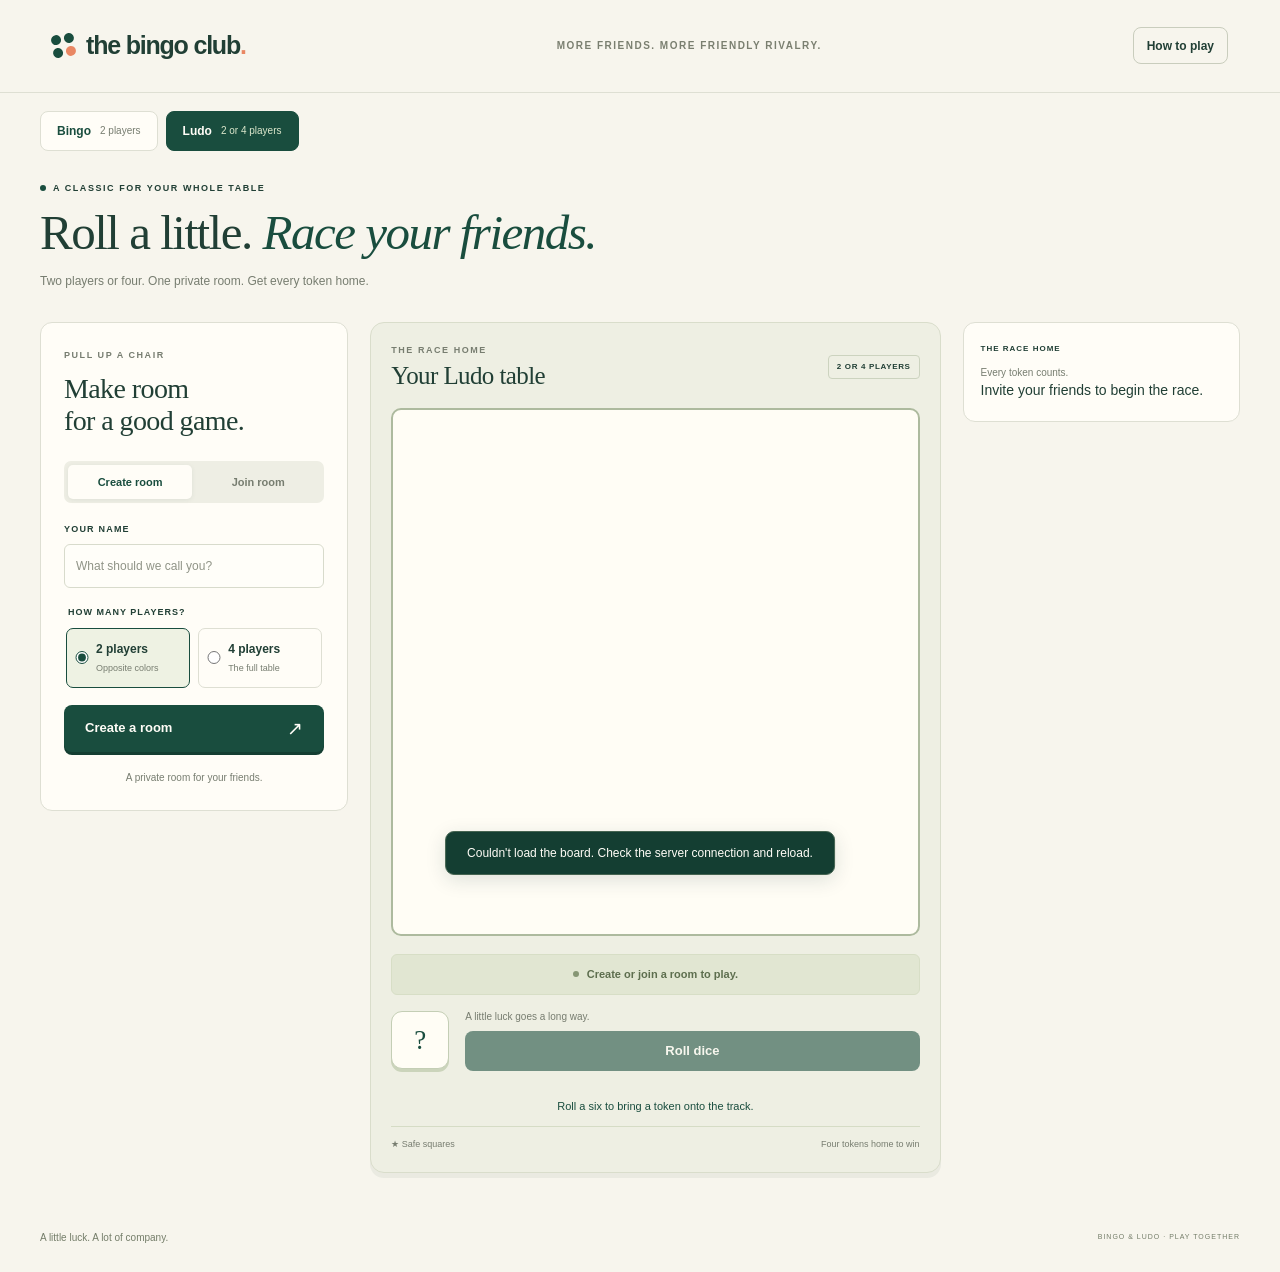
==== static/ludo.html @ 78a2c74a "Add files via upload" ====
<!doctype html>
<html lang="en">
<head>
  <meta charset="utf-8">
  <meta name="viewport" content="width=device-width, initial-scale=1">
  <meta name="theme-color" content="#174b3c">
  <meta name="description" content="Play Ludo with two or four friends in a private online room. Roll, race, capture, and bring your tokens home.">
  <title>Ludo — The Bingo Club</title>
  <link rel="icon" href="/static/favicon.svg" type="image/svg+xml">
  <link rel="stylesheet" href="/static/style.css">
  <link rel="stylesheet" href="/static/ludo.css">
  <script src="/static/ludo.js" defer></script>
</head>
<body class="ludo-page">
  <header class="site-header">
    <a class="brand" href="/" aria-label="The Bingo Club home"><span class="brand-symbol" aria-hidden="true"><i></i><i></i><i></i><i></i></span><span>the bingo club<span class="brand-dot">.</span></span></a>
    <div class="header-note">MORE FRIENDS. MORE FRIENDLY RIVALRY.</div>
    <button class="button button-outline button-small" id="rules-button">How to play</button>
  </header>
  <main class="page-shell">
    <nav class="game-switch" aria-label="Choose a game"><a href="/">Bingo <span>2 players</span></a><a href="/ludo" aria-current="page">Ludo <span>2 or 4 players</span></a></nav>
    <section class="ludo-hero"><div class="eyebrow"><span class="tiny-dot"></span> A CLASSIC FOR YOUR WHOLE TABLE</div><h1>Roll a little.<br> <em>Race your friends.</em></h1><p>Two players or four. One private room. Get every token home.</p></section>
    <section class="ludo-layout" aria-label="Ludo game">
      <aside class="ludo-lobby">
        <section class="panel lobby-panel" id="entry-panel" aria-labelledby="entry-heading">
          <div class="eyebrow muted">PULL UP A CHAIR</div><h2 id="entry-heading">Make room<br>for a good game.</h2>
          <div class="entry-tabs" role="tablist" aria-label="Enter a Ludo game"><button id="create-tab" class="entry-tab active" role="tab" aria-selected="true" aria-controls="entry-form">Create room</button><button id="join-tab" class="entry-tab" role="tab" aria-selected="false" aria-controls="entry-form" tabindex="-1">Join room</button></div>
          <form id="entry-form" role="tabpanel" aria-labelledby="create-tab">
            <label for="player-name">YOUR NAME</label><input id="player-name" name="name" maxlength="18" autocomplete="nickname" placeholder="What should we call you?" required>
            <fieldset class="seat-options" id="seat-options"><legend>HOW MANY PLAYERS?</legend><label><input type="radio" name="player-count" value="2" checked><span>2 players<small>Opposite colors</small></span></label><label><input type="radio" name="player-count" value="4"><span>4 players<small>The full table</small></span></label></fieldset>
            <div id="room-code-field" hidden><label for="room-code">ROOM CODE</label><input id="room-code" name="room" placeholder="e.g. ABC234" maxlength="6" minlength="6" pattern="[A-Za-z2-9]{6}" autocomplete="off" autocapitalize="characters" spellcheck="false"></div>
            <p class="form-error" id="form-error" role="alert" hidden></p><button class="button button-primary entry-submit" id="entry-submit" type="submit"><span>Create a room</span><span aria-hidden="true">↗</span></button>
          </form><p class="privacy-note">A private room for your friends.</p>
        </section>
        <section class="panel room-panel" id="room-panel" aria-labelledby="room-heading" hidden>
          <div class="section-label"><span class="eyebrow muted">YOUR LUDO TABLE</span><span class="round-label" id="round-label">ROUND 01</span></div><h2 id="room-heading">Room for two.</h2>
          <div class="invite-block"><span class="eyebrow muted">INVITE CODE</span><strong id="invite-code">———</strong><button id="copy-code" class="text-button">Copy code</button></div>
          <button id="copy-link" class="button button-outline full-width">Copy invite link ↗</button><p class="invite-hint" id="invite-hint"></p>
          <div class="roster" id="roster"></div><p class="room-notice" id="room-notice" role="status" hidden></p>
          <button class="button button-primary full-width" id="ready-button">I'm ready ✓</button><p class="ready-note" id="ready-note">The game starts when everyone is ready.</p><button class="text-button leave-button" id="leave-button">Leave room ↗</button>
        </section>
      </aside>
      <section class="board-panel ludo-board-panel" aria-labelledby="board-title">
        <div class="board-header"><div><div class="eyebrow muted" id="board-eyebrow">THE RACE HOME</div><h2 id="board-title">Your Ludo table</h2></div><span class="card-tag" id="color-label">2 OR 4 PLAYERS</span></div>
        <div class="ludo-board" id="ludo-board" role="group" aria-label="Ludo board"></div>
        <div class="board-status" id="board-status" role="status" aria-live="polite"><span class="status-dot"></span><span id="board-status-text">Create or join a room to play.</span></div>
        <div class="ludo-controls"><div class="dice" id="dice" role="img" aria-label="No roll yet"><span>?</span></div><div class="roll-controls"><p id="roll-caption">A little luck goes a long way.</p><button class="button button-primary full-width" id="roll-button" disabled>Roll dice</button></div></div>
        <div class="token-choices" id="token-choices" role="group" aria-label="Choose your token"></div>
        <p class="ludo-action" id="last-action">Roll a six to bring a token onto the track.</p><p class="ludo-legend"><span>★ Safe squares</span><span>Four tokens home to win</span></p>
      </section>
      <aside class="ludo-side">
        <section class="panel ludo-progress"><h2 class="eyebrow">THE RACE HOME</h2><p class="score-intro">Every token counts.</p><div id="player-progress"></div></section>
        <section class="panel ludo-record" id="room-record" hidden><h2 class="eyebrow">ROOM RECORD</h2><p class="record-summary" id="record-summary">0 completed rounds</p><table class="record-table"><thead><tr><th scope="col">Player</th><th scope="col">Wins</th></tr></thead><tbody id="record-players"></tbody></table><details class="round-history" id="round-history" hidden><summary>Recent rounds</summary><ol id="round-results"></ol></details><p class="record-note">Wins stay with this room through rematches.</p></section>
      </aside>
    </section>
  </main>
  <footer class="site-footer"><span>A little luck. A lot of company.</span><span>BINGO & LUDO · PLAY TOGETHER</span></footer>
  <dialog class="modal" id="rules-dialog" aria-labelledby="rules-title"><div class="modal-content"><button class="close-button" id="close-rules" aria-label="Close rules">×</button><span class="eyebrow muted">THE HOUSE RULES</span><h2 id="rules-title">Four tokens.<br>One race home.</h2><ol class="rules-list"><li><strong>Choose your table.</strong><p>Create a room for 2 or 4 players and invite your friends. Two-player games use red and yellow. Everyone must be online and ready to start.</p></li><li><strong>Roll and move.</strong><p>Roll a six to bring a token out of its yard. Click a highlighted token on the board or use the token buttons. Each roll moves one token.</p></li><li><strong>Catch your friends.</strong><p>Land on an opponent outside a starred safe square to send their token back to its yard. Tokens can share squares; there are no blockades in this version.</p></li><li><strong>Get home.</strong><p>After a circuit, your token follows its color's home lane. You need an exact roll to finish. The first player with all four tokens home wins.</p></li></ol><div class="rules-tip">A six, a capture, or reaching home earns another roll. Three consecutive sixes end your turn; the third six is discarded. If you have no legal move, the turn passes automatically (a six still earns another roll). A disconnected player pauses the game for up to five minutes. Everyone votes for a rematch.</div><button class="button button-primary full-width" id="got-it">Got it. Let's play ↗</button></div></dialog>
  <dialog class="modal result-modal" id="result-dialog" aria-labelledby="result-title"><div class="modal-content"><div class="result-flower" aria-hidden="true">✳</div><span class="eyebrow muted">ALL THE WAY HOME</span><h2 id="result-title"></h2><p id="result-description"></p><p class="ludo-result-record" id="result-record"></p><button class="button button-primary full-width" id="rematch-button">Play again ↗</button><button class="text-button" id="view-board-button">View the board</button></div></dialog>
  <dialog class="modal" id="leave-dialog" aria-labelledby="leave-title"><div class="modal-content"><span class="eyebrow muted">CALLING IT A DAY?</span><h2 id="leave-title">Leave this table?</h2><p class="secondary-text">Your seat will be released and the current round will end. The remaining players can invite someone for a fresh round.</p><div class="leave-actions"><button class="button button-outline" id="stay-button">Keep playing</button><button class="button button-primary" id="confirm-leave">Leave room</button></div></div></dialog>
  <div class="toast" id="toast" role="status" aria-live="polite" hidden></div><noscript><div class="noscript-message">Please enable JavaScript to play Ludo with your friends.</div></noscript>
</body>
</html>
---- static/style.css ----
:root{--paper:#f7f5ed;--surface:#fffdf7;--ink:#213f35;--green:#194d3e;--deep:#143e32;--muted:#777d70;--line:#dedfd3;--lime:#dce8b1;--orange:#e98763;--soft-orange:#f9e5d7;--shadow:0 5px 0 #203e3510;--sans:'Club Sans','Trebuchet MS',sans-serif;--serif:'Club Serif',Georgia,serif}
*{box-sizing:border-box}
body{margin:0;background:var(--paper);color:var(--ink);font-family:var(--sans);font-size:14px;line-height:1.5;-webkit-font-smoothing:antialiased}
button,input{font:inherit}
button,a,input{-webkit-tap-highlight-color:transparent}
button{cursor:pointer}
button:disabled{cursor:default}
button:focus-visible,a:focus-visible,input:focus-visible{outline:3px solid var(--orange);outline-offset:4px}
[hidden]{display:none!important}
h1,h2,p{margin:0}
a{color:inherit;text-decoration:none}
button{color:inherit}
.site-header{max-width:1504px;margin:auto;padding:27px 52px;display:flex;align-items:center;justify-content:space-between;border-bottom:1px solid var(--line);gap:20px}
.brand{display:inline-flex;align-items:center;gap:11px;font-size:25px;font-weight:800;letter-spacing:-1.2px;white-space:nowrap}
.brand-symbol{display:grid;grid-template-columns:repeat(2,10px);gap:3px;transform:rotate(-9deg)}
.brand-symbol i{width:10px;height:10px;background:var(--green);border-radius:50%}
.brand-symbol i:last-child{background:var(--orange)}
.brand-dot{color:var(--orange)}
.header-note{font-size:10px;font-weight:700;letter-spacing:1.5px;display:flex;align-items:center;gap:10px;color:#7a7f70}
.small-star{font-size:22px;color:var(--green);line-height:1}
.button{display:inline-flex;justify-content:center;align-items:center;gap:12px;min-height:47px;border-radius:8px;padding:12px 20px;font-weight:700;font-size:13px;border:1px solid transparent;transition:background .18s,transform .18s,box-shadow .18s}
.button:hover:not(:disabled){transform:translateY(-1px)}
.button:active:not(:disabled){transform:translateY(1px)}
.button-primary{background:var(--green);color:var(--surface);box-shadow:0 3px 0 var(--deep)}
.button-primary:hover:not(:disabled){background:#23634f}
.button-primary:disabled{opacity:.58;box-shadow:none}
.button-outline{background:transparent;border-color:#c9cdbd}
.button-outline:hover:not(:disabled){background:#e9eddf}
.button-small{min-height:37px;padding:8px 13px;font-size:12px}
.help-icon{border:1.5px solid var(--green);border-radius:50%;height:16px;width:16px;display:inline-flex;align-items:center;justify-content:center;font-size:10px}
.page-shell{max-width:1280px;margin:auto;padding:0 40px}
.hero{display:flex;align-items:center;justify-content:space-between;padding:43px 0 40px;gap:30px}
.eyebrow{font-size:9px;letter-spacing:1.55px;font-weight:800;display:flex;align-items:center;gap:7px;line-height:1.6}
.tiny-dot{display:inline-block;width:6px;height:6px;background:var(--green);border-radius:50%;flex:none}
.muted{color:var(--muted)}
h1{font-family:var(--serif);font-size:60px;letter-spacing:-2.7px;line-height:1.03;font-weight:400;margin-top:13px;position:relative;width:fit-content}
h1 em{font-weight:400;color:var(--green)}
.hero-spark{position:absolute;font-size:49px;right:-66px;top:54px;font-family:var(--sans);font-weight:400;color:var(--orange);transform:rotate(14deg)}
.hero p{color:var(--muted);font-size:12px;margin-top:17px}
.hero-ticket{flex:0 0 310px;border:1px solid #cdd2bb;border-radius:10px;background:#eef0e2;transform:rotate(3deg);position:relative;margin:3px 6px 0 0;box-shadow:3px 5px 0 #dde0cc}
.ticket-top{text-align:center;font-size:9px;font-weight:800;letter-spacing:2px;padding:12px;border-bottom:1px dashed #bfc7b0}
.ticket-stats{display:flex;padding:15px 0 17px}
.ticket-stats>div{flex:1;text-align:center;border-right:1px solid #d6dbc6}
.ticket-stats>div:last-child{border:0}
.ticket-stats strong{font-family:var(--serif);font-size:36px;line-height:1.2;font-weight:400;letter-spacing:-1px}
.ticket-stats span{display:block;font-size:8px;letter-spacing:1px;font-weight:700;margin-top:5px}
.ticket-bottom{border-top:1px dashed #bfc7b0;display:flex;justify-content:space-between;padding:10px 16px;font-size:8px;letter-spacing:1.3px;font-weight:700}
.ticket-bottom>span:last-child{font-size:15px;line-height:12px}
.game-layout{display:grid;grid-template-columns:minmax(235px,1fr) minmax(350px,1.8fr) minmax(228px,1fr);gap:23px;align-items:start}
.panel{border:1px solid var(--line);background:var(--surface);border-radius:12px}
.lobby-panel,.room-panel{padding:25px 23px}
h2{font-family:var(--serif);font-size:28px;line-height:1.16;font-weight:400;letter-spacing:-.6px}
.lobby-panel h2{margin:10px 0 13px}
.secondary-text{font-size:12px;line-height:1.8;color:var(--muted)}
.entry-tabs{display:flex;gap:4px;padding:4px;background:#eeeee4;border-radius:7px;margin:23px 0 20px}
.entry-tab{flex:1;padding:9px 4px;font-size:11px;font-weight:700;border:0;background:transparent;border-radius:5px;color:var(--muted)}
.entry-tab.active{background:var(--surface);color:var(--green);box-shadow:0 1px 5px #213f3512}
label{display:block;font-size:9px;letter-spacing:1.2px;font-weight:800;margin-bottom:7px}
input{width:100%;border:1px solid #d8dbcc;background:#fffef9;padding:12px 11px;border-radius:6px;min-height:44px;font-size:12px;color:var(--ink)}
input::placeholder{color:#909487}
input:focus{border-color:var(--green)}
#room-code-field{margin-top:16px}
#room-code{text-transform:uppercase;letter-spacing:2px}
.entry-submit{width:100%;justify-content:space-between;margin-top:17px}
.entry-submit>span:last-child{font-size:19px;font-weight:400;line-height:1}
.privacy-note{font-size:9px;color:var(--muted);text-align:center;margin-top:18px;display:flex;gap:5px;justify-content:center;align-items:center}
.privacy-note>span{font-size:17px}
.form-error{font-size:11px;color:#b03f25;background:#faeae2;padding:9px 11px;border-radius:5px;margin-top:12px}
.little-note{display:flex;justify-content:center;gap:13px;align-items:center;margin-top:24px}
.note-star{font-size:35px;color:#9ea987;line-height:1;font-weight:400}
.little-note p{font-size:10px;color:#868a7c;line-height:1.7}
.little-note strong{font-weight:400;color:#687260}
.game-switch{display:flex;gap:8px;flex-wrap:wrap;margin-top:18px}
.game-switch a{display:inline-flex;align-items:center;gap:9px;padding:10px 16px;border:1px solid var(--line);border-radius:8px;color:var(--green);font-size:12px;font-weight:700;text-decoration:none;background:var(--surface)}
.game-switch a span{font-size:10px;font-weight:400;color:var(--muted)}
.game-switch a[aria-current=page]{background:var(--green);color:var(--surface);border-color:var(--green)}
.game-switch a[aria-current=page] span{color:#dce7cc}
.board-panel{background:#eeefe3;border:1px solid #d9ddcb;border-radius:14px;padding:23px 25px 15px;box-shadow:var(--shadow)}
.board-header{display:flex;justify-content:space-between;align-items:center;gap:10px}
.board-header h2{font-size:25px;margin-top:3px}
.card-tag{font-size:8px;border:1px solid #ccd3bf;padding:5px 8px;border-radius:4px;font-weight:700;letter-spacing:.65px;white-space:nowrap}
.bingo-letters{display:grid;grid-template-columns:repeat(5,1fr);gap:8px;margin:20px 0 10px;text-align:center}
.bingo-letters span{font-size:27px;line-height:1.25;font-weight:800;letter-spacing:1px;color:var(--green);transition:color .3s,background .3s;border-radius:5px;border-bottom:3px solid transparent;padding-bottom:2px}
.bingo-letters span.earned{color:#a04725;border-color:var(--orange)}
.bingo-board{display:grid;grid-template-columns:repeat(5,minmax(0,1fr));gap:8px}
.board-cell{aspect-ratio:1;border:1px solid #cbd1bd;border-radius:8px;background:var(--surface);font-weight:600;font-size:clamp(20px,2.1vw,30px);color:var(--green);padding:0;position:relative;box-shadow:0 2px 0 #d1d7c0;transition:transform .14s,background .2s,border-color .2s;color-scheme:light}
.board-cell:not(:disabled):hover{background:#e0e9c8;border-color:#718d61;transform:translateY(-2px);box-shadow:0 4px 0 #cbd5b9}
.board-cell:disabled{opacity:1}
.board-cell.marked{background:var(--green);border-color:var(--green);color:#f9f8ed;box-shadow:0 2px 0 var(--deep)}
.board-cell.complete{background:#c9dba4;color:var(--deep);border-color:#a9bd87;box-shadow:0 2px 0 #b2c58e}
.board-cell.last{outline:2px solid var(--orange);outline-offset:1px}
.board-cell.marked::after{content:'';position:absolute;right:7px;top:7px;width:4px;height:4px;border-radius:50%;background:currentColor;opacity:.55}
.board-cell.pop{animation:number-pop .3s ease}
@keyframes number-pop{50%{transform:scale(.89)}}
.board-status{display:flex;align-items:center;justify-content:center;gap:8px;background:#e1e6d2;border:1px solid #d7dec6;border-radius:6px;margin-top:18px;padding:11px 8px;min-height:41px;color:#5d6e4e;font-size:11px;font-weight:600;text-align:center}
.status-dot{width:6px;height:6px;border-radius:50%;background:#869674;flex:none}
.board-status.your-turn{background:var(--green);color:#fffdef;border-color:var(--green)}
.board-status.your-turn .status-dot{background:#d3e69a;box-shadow:0 0 0 3px #d3e69a26}
.board-status.paused{background:var(--soft-orange);border-color:#e9c3a9;color:#8e4d2d}
.board-bottom{font-size:9px;color:#7d8371;padding-top:13px;display:flex;align-items:center;justify-content:center;gap:10px;min-height:30px}
.board-bottom:has(button:not([hidden])){justify-content:space-between;flex-direction:column;gap:9px}
.board-actions{display:flex;align-items:center;justify-content:center;gap:20px;flex-wrap:wrap}
.board-actions:not(:has(button:not([hidden]))){display:none}
.text-button{background:none;border:0;padding:0;display:inline-flex;align-items:center;justify-content:center;gap:7px;font-size:11px;font-weight:700;color:var(--green)}
.text-button:hover:not(:disabled){text-decoration:underline;text-underline-offset:3px}
.text-button:disabled{opacity:.45;cursor:default}
.icon{width:17px;height:17px;vertical-align:middle;flex-shrink:0}
.score-panel{padding:20px 18px}
.section-label{display:flex;align-items:center;justify-content:space-between;gap:6px}
h2.eyebrow{font-family:var(--sans);font-size:8px;letter-spacing:1px;white-space:nowrap}
.live-badge{font-size:7px;letter-spacing:.7px;font-weight:700;color:#7d846d;display:inline-flex;gap:4px;align-items:center}
.live-badge>span{width:4px;height:4px;border-radius:50%;background:currentColor}
.live-badge.is-live{color:#387a41}
.score-intro{color:var(--muted);font-size:10px;margin-top:9px}
.score-player{margin-top:20px}
.score-name{display:flex;justify-content:space-between;align-items:center;font-size:11px;gap:10px;margin-bottom:8px}
.score-name>span{overflow:hidden;text-overflow:ellipsis;white-space:nowrap}
.score-name>strong{font-size:14px;font-weight:700;white-space:nowrap}
.score-name>strong>span{font-size:10px;font-weight:400;color:#999e90;margin-left:2px}
.mini-bingo{display:grid;grid-template-columns:repeat(5,1fr);gap:5px}
.mini-bingo>span{border:1px solid #dee2d3;background:#f2f3ea;text-align:center;padding:7px 0;border-radius:5px;color:#8d967e;font-size:14px;font-weight:700;line-height:1.3}
.mini-bingo>span.earned{background:var(--green);color:#fffcef;border-color:var(--green)}
.opponent .mini-bingo>span.earned{background:var(--orange);color:#5b2d1d;border-color:var(--orange)}
.score-footnote{font-size:9px;color:var(--muted);text-align:center;border-top:1px solid var(--line);padding-top:15px;margin-top:19px}
.room-record{border-top:1px solid var(--line);margin-top:17px;padding-top:16px}
.room-record h3{font-size:9px;letter-spacing:1px}
.record-summary{font-size:10px;color:var(--muted);margin:8px 0 10px}
.record-table{width:100%;border-collapse:collapse;table-layout:fixed;font-size:11px}
.record-table th,.record-table td{padding:7px 3px;border-bottom:1px solid var(--line);text-align:right}
.record-table th:first-child{width:58%;text-align:left;overflow-wrap:anywhere}
.record-table thead th{font-size:9px;color:var(--muted);font-weight:500}
.record-table tbody th{font-weight:500}
.record-table td{font-weight:700;color:var(--green)}
.record-note{font-size:10px;color:var(--muted);line-height:1.5;margin-top:10px}
.round-history{font-size:10px;margin-top:12px}
.round-history summary{cursor:pointer;color:var(--green);font-weight:700}
.round-history ol{list-style:none;padding:0;margin-top:7px}
.round-history li{padding:5px 0;color:var(--muted);line-height:1.5;overflow-wrap:anywhere}
.calls-panel{border:1px solid #d5dac5;border-radius:12px;margin-top:16px;padding:19px 18px 15px;background:#e9eddc}
.last-call{display:flex;align-items:center;justify-content:space-between;gap:8px;padding-bottom:16px;border-bottom:1px solid #d5dcc5}
.last-call p{font-size:9px;color:#7b846b;margin-top:5px;overflow-wrap:anywhere}
.number-ball{display:flex;align-items:center;justify-content:center;width:46px;height:46px;border-radius:50%;background:var(--surface);color:var(--green);font-family:var(--serif);font-size:27px;box-shadow:2px 3px 0 #cdd6b7;border:1px solid #d7ddca;flex:none}
.number-ball.has-number{background:var(--orange);border-color:#d97e58;color:#532d1d;box-shadow:2px 3px 0 #d0a07d}
.called-header{display:flex;justify-content:space-between;font-size:8px;letter-spacing:.8px;font-weight:700;color:#6e795c;margin:16px 0 10px}
.number-tray{display:grid;grid-template-columns:repeat(5,1fr);gap:5px}
.tray-number{text-align:center;line-height:24px;font-size:10px;color:#939d82;border-radius:4px;border:1px solid #d6dec6;font-weight:600}
.tray-number.called{color:#f9f9ee;background:#567252;border-color:#567252}
.tray-number.latest{background:var(--orange);color:#512e1b;border-color:#d8855c}
.recent-calls{display:flex;align-items:center;gap:6px;font-size:8px;color:#778168;padding-top:13px}
.recent-calls .tiny-dot{width:4px;height:4px;background:#8c9c73}
.sound-button{display:flex;align-items:center;gap:7px;justify-content:center;width:100%;border:0;background:none;padding:14px 0 0;font-size:10px;color:#7e8772}
.sound-button .icon{width:14px;height:14px}
.how-strip{display:flex;align-items:center;justify-content:space-between;border-top:1px solid var(--line);border-bottom:1px solid var(--line);padding:23px 0;margin:38px 0 0;gap:14px}
.how-strip>.eyebrow{font-size:8px;color:var(--muted);letter-spacing:1px;margin-right:10px}
.how-strip>div{display:flex;align-items:center;gap:10px;font-size:11px;white-space:nowrap}
.step-number{border:1px solid #d4d8c7;border-radius:50%;width:24px;height:24px;display:inline-flex;justify-content:center;align-items:center;font-size:8px;color:#8b927b}
.step-arrow{color:#a7af99;font-size:20px;font-weight:400}
.site-footer{max-width:1280px;margin:auto;padding:22px 40px 27px;display:flex;align-items:center;justify-content:space-between;color:#747d69;font-size:10px;gap:15px}
.site-footer>span:last-child{font-size:7px;letter-spacing:1px;display:flex;align-items:center;gap:9px}
.site-footer>span:last-child>span{font-size:16px;color:var(--green);line-height:1}
.full-width{width:100%}
.round-label{font-size:7px;letter-spacing:.5px;white-space:nowrap;color:var(--muted)}
.room-panel>.section-label>.eyebrow{font-size:8px;letter-spacing:1px}
.room-panel h2{margin-top:10px}
.invite-block{border:1px dashed #c3ccae;background:#f1f3e6;border-radius:7px;margin:19px 0 11px;padding:12px;text-align:center}
.invite-block .eyebrow{justify-content:center;font-size:8px;letter-spacing:1px}
.invite-block strong{display:block;font-size:29px;letter-spacing:5px;margin:2px 0 4px;font-weight:700;user-select:all}
.invite-block .text-button{font-size:9px;color:#6a795c}
.room-panel>.button-outline{min-height:38px;padding:9px;font-size:11px}
.invite-hint{text-align:center;color:var(--muted);font-size:9px;margin:10px 0 18px}
.roster{display:grid;gap:13px;border-top:1px solid var(--line);padding-top:18px;margin-bottom:22px}
.player-row{display:flex;align-items:center;gap:9px;min-width:0}
.avatar{display:flex;align-items:center;justify-content:center;border-radius:50%;width:32px;height:32px;background:#dfe8c9;color:#526a3e;font-size:12px;font-weight:700;flex:none}
.avatar.rival{background:#f4dcc9;color:#a06842}
.avatar.empty{border:1px dashed #c4ccb5;background:transparent;color:#a0a88f;font-weight:400;font-size:19px}
.player-details{min-width:0;flex:1}
.player-details strong{display:block;font-size:11px;font-weight:700;overflow:hidden;text-overflow:ellipsis;white-space:nowrap}
.player-details small{display:block;font-size:9px;color:var(--muted);margin-top:1px}
.player-indicator{border-radius:50%;width:6px;height:6px;background:#b4bba7;flex:none}
.player-indicator.online{background:#698d55}
.player-indicator.ready{width:17px;height:17px;color:#4a7137;background:#dfebcb;display:flex;align-items:center;justify-content:center;font-size:11px}
.ready-note{font-size:9px;color:var(--muted);text-align:center;margin:12px 0 19px}
.leave-button{width:100%;font-size:10px;color:#8a8f80;font-weight:400}
.room-notice{background:var(--soft-orange);color:#955b3d;font-size:10px;padding:9px;border-radius:6px;margin-bottom:15px;overflow-wrap:anywhere}
.modal{border:1px solid var(--line);border-radius:18px;padding:0;background:var(--surface);color:var(--ink);width:min(480px,calc(100% - 32px));max-height:calc(100dvh - 48px);box-shadow:0 20px 90px #0c211d3d}
.modal::backdrop{background:#152e2566;backdrop-filter:blur(5px)}
.modal-content{padding:34px;position:relative}
.modal h2{font-size:36px;margin:10px 0 19px}
.manual-modal .modal-content{padding:26px}
.manual-modal h2{font-size:29px;margin-bottom:10px;padding-right:10px}
.manual-modal .secondary-text{font-size:11px;line-height:1.6}
.manual-grid,.manual-numbers{display:grid;grid-template-columns:repeat(5,minmax(0,1fr));gap:6px;margin-top:16px}
.manual-cell{min-height:42px;border:1px solid #cbd1bd;border-radius:6px;background:#eef1e4;font-size:20px;font-weight:600;color:var(--green)}
.manual-cell.empty{color:#929d82}
.manual-cell.selected{background:var(--green);border-color:var(--green);color:var(--surface);outline:2px solid #a8bf88;outline-offset:1px}
.manual-toolbar{display:flex;align-items:center;justify-content:space-between;gap:8px;margin-top:12px;font-size:10px;color:var(--muted)}
.manual-toolbar .text-button{font-size:10px}
.manual-numbers button{min-height:36px;border:1px solid #cbd1bd;border-radius:5px;background:var(--surface);font-size:14px;color:var(--green);font-weight:600}
.manual-numbers button.used{background:#dde6ce;color:#516744;border-color:#bfcfae}
.manual-numbers button:not(:disabled):hover{background:var(--green);color:var(--surface)}
.manual-actions{display:flex;gap:12px;margin-top:18px}
.manual-actions .button{flex:1;font-size:12px;min-height:42px}
.close-button{position:absolute;right:18px;top:16px;font-size:28px;line-height:1;border:0;background:transparent;color:#7a8570;padding:3px 7px}
.rules-list{padding-left:23px;margin:20px 0;font-size:12px;list-style-type:decimal-leading-zero}
.rules-list li{padding-left:8px;margin:17px 0}
.rules-list li::marker{color:#8a9a71;font-size:11px}
.rules-list strong{font-weight:700}
.rules-list p{font-size:11px;line-height:1.7;color:var(--muted);margin-top:4px}
.rules-tip{font-size:10px;line-height:1.7;background:#eef1e4;border-radius:7px;padding:13px;margin:20px 0}
.result-modal{text-align:center;overflow:auto}
.result-modal .eyebrow{justify-content:center}
.result-flower{font-size:71px;color:var(--orange);line-height:1.2;margin-bottom:18px}
.result-modal h2{font-size:36px;margin:13px 0}
.result-modal p{color:var(--muted);font-size:12px;line-height:1.8}
.result-stats{display:flex;align-items:center;justify-content:center;gap:30px;margin:24px 0;padding:18px;border-top:1px solid var(--line);border-bottom:1px solid var(--line)}
.result-stat strong{display:block;font-family:var(--serif);font-size:30px;font-weight:400}
.result-stat span{font-size:9px;letter-spacing:.8px;text-transform:uppercase}
.result-modal .result-record{font-size:11px;color:var(--green);margin:-9px 0 18px;overflow-wrap:anywhere}
#view-board-button{margin-top:22px;color:var(--muted);font-size:10px}
.leave-actions{display:flex;gap:10px;margin-top:24px}
.leave-actions .button{flex:1;font-size:12px}
.toast{position:fixed;bottom:25px;left:50%;transform:translateX(-50%);padding:12px 21px;max-width:calc(100% - 32px);width:max-content;border:1px solid #456451;background:var(--deep);color:var(--surface);box-shadow:0 5px 20px #102e3422;border-radius:9px;font-size:12px;z-index:30;text-align:center}
.clipboard-helper{position:fixed;left:-9999px;top:0}
.confetti{position:fixed;inset:0;pointer-events:none;overflow:hidden;z-index:50}
.confetti-piece{position:absolute;width:8px;height:13px;top:-20px;background:var(--orange);animation:confetti-fall 3s ease-in forwards}
.confetti-piece:nth-child(3n){background:var(--green)}
.confetti-piece:nth-child(3n + 1){background:#c3d694}
@keyframes confetti-fall{to{transform:translateY(105vh) rotate(650deg);opacity:0}}
.noscript-message{position:fixed;inset:auto 15px 15px;background:var(--green);color:white;padding:20px;text-align:center;border-radius:8px}
.in-room .hero{padding:26px 0 28px}
.in-room .hero h1{font-size:39px;letter-spacing:-1.5px;margin-top:8px}
.in-room .hero h1 br{display:none}
.in-room .hero p{margin-top:10px;font-size:11px}
.in-room .hero-spark{font-size:29px;right:-42px;top:7px}
.in-room .hero-ticket{flex-basis:230px;transform:rotate(2deg)}
.in-room .ticket-top,.in-room .ticket-bottom{display:none}
.in-room .ticket-stats{padding:13px 0}
.in-room .ticket-stats strong{font-size:29px}
.in-room .ticket-stats span{font-size:7px}
.in-room .board-cell{aspect-ratio:1.2}
.tray-number{color:#6e7b60}
.score-footnote,.privacy-note,.ready-note{font-size:10px}
@media(min-width:901px) and (max-height:800px){.in-room .hero{padding:20px 0}.in-room .hero h1{font-size:33px}.in-room .hero p{display:none}.in-room .board-cell{aspect-ratio:1.5}.in-room .bingo-letters{margin-top:13px}.in-room .board-panel{padding-top:19px}.in-room .board-status{margin-top:13px}.in-room .how-strip{margin-top:24px}}
@media(min-width:1500px){.hero{padding-top:50px;padding-bottom:48px}h1{font-size:67px}.game-layout{gap:28px}.board-panel{padding:27px 30px 18px}.board-cell{font-size:32px}.lobby-panel,.room-panel{padding:28px}.hero-ticket{flex-basis:340px}}
@media(max-width:1150px){.page-shell{padding:0 30px}.site-header{padding:23px 30px}.site-footer{padding-left:30px;padding-right:30px}.game-layout{grid-template-columns:minmax(205px,1fr) minmax(310px,1.65fr) minmax(200px,1fr);gap:16px}.lobby-panel,.room-panel{padding:21px 17px}.board-panel{padding:20px 18px 14px}.score-panel,.calls-panel{padding:18px 14px}.hero-ticket{flex-basis:280px}.hero h1{font-size:54px}.header-note{font-size:8px;letter-spacing:1px}.board-header h2{font-size:23px}.card-tag{font-size:7px;padding:4px 5px}.bingo-board,.bingo-letters{gap:6px}.how-strip{gap:8px}.how-strip>div{font-size:10px;gap:7px}.how-strip>.eyebrow{font-size:7px;margin:0}.board-bottom{flex-wrap:wrap;font-size:8px}.score-panel .section-label{flex-wrap:wrap}}
@media(max-width:900px){.header-note{display:none}.game-layout{grid-template-columns:minmax(230px,.85fr) minmax(340px,1.3fr);gap:20px}.right-column{grid-column:1 / -1;display:grid;grid-template-columns:1fr 1fr;gap:20px;position:relative}.calls-panel{margin:0}.score-panel{padding:23px}.calls-panel{padding:22px}.number-tray{grid-template-columns:repeat(10,1fr);gap:4px}.tray-number{line-height:21px}.recent-calls{padding-top:10px}.sound-button{grid-column:1 / -1;padding-top:0;margin-top:-5px}.hero-ticket{flex-basis:235px}.ticket-stats strong{font-size:30px}.ticket-stats span{font-size:7px}.ticket-bottom{font-size:6px;padding:10px}.ticket-top{font-size:8px}.hero h1{font-size:48px}.hero-spark{right:-46px;top:45px;font-size:35px}.hero p{max-width:300px;line-height:1.8}.hero .eyebrow{font-size:8px;letter-spacing:1px}.score-player{margin-top:15px}.score-footnote{margin-top:15px;padding-top:12px}.score-intro{margin-top:7px}.how-strip>.eyebrow{display:none}.how-strip{margin-top:28px}.board-cell{font-size:27px}.board-panel{padding:22px}.board-header h2{font-size:25px}.board-bottom{font-size:9px}.mini-bingo span{padding:6px}.right-column .section-label{flex-wrap:nowrap}.little-note{margin-top:23px}.lobby-panel h2{font-size:30px}}
@media(max-width:640px){.page-shell{padding:0 20px}.site-header{padding:19px 20px}.brand{font-size:22px;gap:9px}.brand-symbol{grid-template-columns:repeat(2,8px);gap:3px}.brand-symbol i{width:8px;height:8px}.button-small{font-size:10px;padding:7px 10px;min-height:33px;gap:6px}.hero{padding:30px 0 28px;gap:0;align-items:flex-start}.hero h1{font-size:48px;letter-spacing:-2px}.hero p{font-size:11px;max-width:280px;margin-top:13px}.hero .eyebrow{font-size:7px;letter-spacing:1.1px}.hero-ticket{display:none}.hero-spark{font-size:42px;right:-54px;top:44px}.game-layout{grid-template-columns:1fr;gap:20px}.left-column{display:contents}.lobby-panel,.room-panel{padding:23px}.lobby-panel h2{font-size:27px;margin:9px 0}.lobby-panel h2 br,.lobby-panel .secondary-text br{display:none}.lobby-panel>.secondary-text{font-size:11px}.entry-tabs{margin:19px 0 17px}.entry-tab{font-size:12px;padding:10px 4px}.privacy-note{margin-top:15px}.little-note{display:none}.board-panel{padding:23px 22px 16px}.board-cell{font-size:29px;border-radius:7px}.bingo-board,.bingo-letters{gap:7px}.bingo-letters{margin-top:18px}.bingo-letters span{font-size:29px}.board-header h2{font-size:27px}.card-tag{font-size:8px;padding:5px 8px}.board-status{font-size:11px}.board-bottom{font-size:10px}.right-column{grid-column:auto;grid-template-columns:1fr;gap:16px}.score-panel{padding:22px}.score-player{margin-top:17px}.mini-bingo span{padding:9px;font-size:16px}.score-name{font-size:12px}.score-footnote{font-size:10px}.calls-panel{padding:22px}.number-tray{grid-template-columns:repeat(10,1fr);gap:4px}.tray-number{line-height:26px}.score-intro{font-size:11px}.last-call p{font-size:11px}.recent-calls{font-size:10px}.called-header{font-size:9px}.sound-button{grid-column:auto;padding-top:0}.how-strip{align-items:flex-start;gap:15px;flex-direction:column;padding:24px 0;margin-top:26px}.how-strip>.eyebrow{display:flex;font-size:8px;margin-bottom:4px}.how-strip>div{font-size:12px;gap:13px}.step-number{height:25px;width:25px;font-size:9px}.step-arrow{display:none}.site-footer{padding:20px;align-items:flex-start;gap:12px;flex-direction:column;font-size:10px}.site-footer>span:last-child{font-size:7px}.room-panel h2{font-size:28px}.room-panel .roster{grid-template-columns:1fr 1fr;gap:15px}.invite-block strong{font-size:33px}.invite-block{margin-top:17px}.room-panel .invite-hint{font-size:10px}.player-details strong{font-size:12px}.player-details small{font-size:10px}.round-label{font-size:8px}.ready-note{font-size:10px}.leave-button{font-size:11px}.room-panel>.button-outline{min-height:42px;font-size:12px}.room-panel .eyebrow{font-size:9px}.modal-content{padding:28px 24px}.modal h2{font-size:33px}.rules-list p{font-size:12px}.rules-list li{margin:16px 0}.result-modal{overflow:auto}.result-flower{font-size:62px}.result-modal h2{font-size:34px}.leave-actions{flex-direction:column}}
@media(max-width:360px){.hero h1{font-size:42px}.hero-spark{right:-40px;font-size:32px}.page-shell{padding:0 15px}.site-header{padding:18px 15px}.brand{font-size:20px}.board-panel{padding:20px 16px 14px}.board-cell{font-size:25px}.card-tag{font-size:7px}.board-header h2{font-size:24px}.board-bottom{font-size:8px}.room-panel .roster{grid-template-columns:1fr}}
@media(prefers-reduced-motion:reduce){*,*::before,*::after{animation:none!important;transition:none!important;scroll-behavior:auto!important}.confetti{display:none}}
@media(max-width:900px){.in-room .hero h1{font-size:34px}.in-room .hero-ticket{display:none}.in-room .board-cell{aspect-ratio:1}}
@media(max-width:640px){.in-room .hero{padding:24px 0}.in-room .hero h1{font-size:33px;max-width:275px;line-height:1.1}.in-room .hero-spark{display:none}.in-room .hero p{display:none}.is-playing .hero{display:none}.is-playing .game-layout{padding-top:24px}.is-playing .board-panel{order:0}.is-playing .right-column{order:1}.is-playing .room-panel{order:2}.is-playing .how-strip{display:none}.is-playing .board-status{font-size:12px}.is-playing .board-panel{scroll-margin-top:20px}}
---- static/ludo.css ----
.ludo-page{--red:#c65143;--red-soft:#f7ddd7;--green-piece:#42836a;--green-soft:#d8ebdf;--yellow:#c18d20;--yellow-soft:#f9ebbe;--blue:#477eb8;--blue-soft:#dce9f7}
.ludo-hero{padding:30px 0 32px}
.ludo-hero h1{font-size:49px;letter-spacing:-1.5px;line-height:1.07;margin-top:12px}
.ludo-hero h1 br{display:none}
.ludo-hero p{font-size:12px;color:var(--muted);margin-top:13px}
.ludo-layout{display:grid;grid-template-columns:minmax(220px,1fr) minmax(380px,1.85fr) minmax(200px,.9fr);gap:22px;align-items:start;margin-bottom:35px}
.seat-options{border:0;padding:0;margin-top:18px;display:grid;grid-template-columns:1fr 1fr;gap:8px;min-width:0}
.seat-options legend{font-size:9px;font-weight:700;letter-spacing:1px;margin-bottom:9px}
.seat-options label{display:flex;align-items:center;gap:7px;border:1px solid var(--line);border-radius:7px;padding:11px 8px;font-size:12px;letter-spacing:0;margin:0;cursor:pointer}
.seat-options label:has(input:checked){border-color:var(--green);background:#eef2e3}
.seat-options input{width:14px;min-height:0;margin:0;accent-color:var(--green);flex:none}
.seat-options small{display:block;color:var(--muted);font-size:9px;font-weight:400;margin-top:4px}
.ludo-board-panel{padding:20px}
.ludo-board{display:grid;grid-template-columns:repeat(15,minmax(0,1fr));grid-template-rows:repeat(15,minmax(0,1fr));position:relative;aspect-ratio:1;margin-top:18px;border:2px solid #adba9e;background:#fffdf5;border-radius:10px;overflow:hidden;isolation:isolate}
.ludo-square{position:relative;z-index:1;min-width:0;min-height:0;display:flex;align-items:center;justify-content:center;font-size:clamp(9px,1.1vw,16px);color:#6a7861}
.ludo-square.track{border:1px solid #d1d7c4;background:#fffdf5}
.ludo-square.safe{color:#68715f}
.ludo-square.red{background:var(--red-soft);border:1px solid #deb5ac}
.ludo-square.green{background:var(--green-soft);border:1px solid #a8c9b5}
.ludo-square.yellow{background:var(--yellow-soft);border:1px solid #deca94}
.ludo-square.blue{background:var(--blue-soft);border:1px solid #adc3dd}
.ludo-yard{position:absolute;width:40%;height:40%;z-index:0;display:flex;align-items:center;justify-content:center}
.ludo-yard::before{content:'';width:72%;height:72%;border-radius:13%;background:#fffdf5;box-shadow:0 1px 4px #00000012}
.ludo-yard.red{left:0;top:0;background:var(--red)}
.ludo-yard.green{right:0;top:0;background:var(--green-piece)}
.ludo-yard.yellow{right:0;bottom:0;background:var(--yellow)}
.ludo-yard.blue{left:0;bottom:0;background:var(--blue)}
.ludo-yard.inactive{filter:saturate(.35);opacity:.65}
.ludo-center{position:absolute;left:40%;top:40%;width:20%;height:20%;background:conic-gradient(from -45deg,var(--green-piece) 0deg 90deg,var(--yellow) 90deg 180deg,var(--blue) 180deg 270deg,var(--red) 270deg 360deg);display:flex;align-items:center;justify-content:center;z-index:2}
.ludo-center span{background:#fffdf5e8;border-radius:4px;font-size:8px;font-weight:700;letter-spacing:.5px;padding:3px;color:var(--green)}
.ludo-token{position:absolute;width:5.1%;height:5.1%;border:2px solid #fffdf5;border-radius:50%;display:flex;align-items:center;justify-content:center;color:white;font-size:clamp(9px,1vw,13px);font-weight:800;z-index:3;padding:0;box-shadow:0 2px 3px #00000040;transition:left .2s,top .2s,transform .15s;transform:translate(-50%,-50%)}
.ludo-token.red,.color-dot.red{background:var(--red)}
.ludo-token.green,.color-dot.green{background:var(--green-piece)}
.ludo-token.yellow,.color-dot.yellow{background:var(--yellow);color:#30230b}
.ludo-token.blue,.color-dot.blue{background:var(--blue)}
.ludo-token:disabled{opacity:1;cursor:default}
.ludo-token.movable{outline:2px solid var(--deep);outline-offset:2px;z-index:4;cursor:pointer}
.ludo-token.movable:hover{transform:translate(-50%,-50%) scale(1.17)}
.ludo-token.home{border-color:#fff5b6}
.ludo-token.preview{opacity:.55}
.ludo-controls{display:flex;align-items:center;gap:16px;margin-top:15px}
.dice{display:grid;grid-template-columns:repeat(3,1fr);grid-template-rows:repeat(3,1fr);gap:4px;width:58px;height:58px;padding:9px;border:1px solid #c4ceb5;border-radius:11px;background:#fffdf5;box-shadow:0 3px 0 #cbd4bb;flex:none}
.dice>span{grid-area:1/1/4/4;display:flex;align-items:center;justify-content:center;font-size:27px;font-family:var(--serif);color:var(--green)}
.dice i{border-radius:50%;background:var(--green)}
.roll-controls{flex:1;min-width:0}
.roll-controls p{font-size:10px;color:var(--muted);margin-bottom:7px;line-height:1.4}
.roll-controls .button{min-height:40px;padding:8px 12px;font-size:13px}
.token-choices{display:grid;grid-template-columns:repeat(4,minmax(0,1fr));gap:7px;margin-top:14px}
.token-choice{min-height:40px;border:1px solid #c7cfbb;background:var(--surface);border-radius:6px;color:var(--green);font-size:11px;font-weight:700;padding:5px 2px}
.token-choice small{display:block;font-size:8px;font-weight:400;margin-top:3px}
.token-choice:not(:disabled){border-color:var(--green);background:#dce9cd;cursor:pointer}
.token-choice:disabled{opacity:.65;cursor:default}
.ludo-action{font-size:11px;color:var(--green);line-height:1.5;text-align:center;margin-top:13px;overflow-wrap:anywhere}
.ludo-legend{display:flex;justify-content:space-between;gap:10px;flex-wrap:wrap;font-size:9px;color:var(--muted);margin-top:12px;border-top:1px solid #d5dcc5;padding-top:11px}
.ludo-progress,.ludo-record{padding:20px 17px}
.ludo-record{margin-top:16px}
.ludo-progress-row{margin-top:18px}
.ludo-progress-name{display:flex;align-items:center;gap:7px;font-size:11px;font-weight:600;min-width:0}
.ludo-progress-name>span:nth-child(2){overflow:hidden;text-overflow:ellipsis;white-space:nowrap;flex:1}
.ludo-progress-name>strong{font-size:11px;white-space:nowrap}
.color-dot{display:inline-block;width:11px;height:11px;border-radius:50%;flex:none}
.ludo-progress-tokens{display:grid;grid-template-columns:repeat(4,1fr);gap:5px;margin-top:8px}
.ludo-progress-tokens span{border:1px solid var(--line);padding:6px 2px;border-radius:5px;font-size:9px;text-align:center;color:var(--muted)}
.ludo-progress-tokens span.finished{background:#dce9cd;border-color:#b4cba0;color:var(--green);font-weight:700}
.ludo-progress-row.current{border-left:3px solid var(--green);padding-left:9px}
.ludo-result-record{margin:20px 0!important;overflow-wrap:anywhere}
.ludo-page .site-footer{margin-top:28px}
.ludo-page.in-room .ludo-hero{padding:24px 0}
.ludo-page.in-room .ludo-hero h1{font-size:36px}
.ludo-page.in-room .ludo-hero h1 br{display:none}
.ludo-page.is-playing .ludo-hero{display:none}
.ludo-page.is-playing .ludo-layout{margin-top:22px}
@media(min-width:901px){.ludo-page.is-playing .ludo-board{width:min(100%,50dvh);margin-left:auto;margin-right:auto}}
@media(max-width:1100px){.ludo-layout{grid-template-columns:minmax(195px,1fr) minmax(340px,1.7fr) minmax(180px,.9fr);gap:15px}.ludo-board-panel{padding:16px}.ludo-progress,.ludo-record{padding:18px 13px}.seat-options label{font-size:11px}.seat-options small{font-size:8px}}
@media(max-width:900px){.ludo-layout{grid-template-columns:minmax(210px,.8fr) minmax(340px,1.3fr);gap:20px}.ludo-side{grid-column:1/-1;display:grid;grid-template-columns:1fr 1fr;gap:20px}.ludo-record{margin-top:0}.ludo-progress,.ludo-record{padding:22px}.ludo-hero h1{font-size:43px}.ludo-square{font-size:14px}.ludo-token{font-size:12px}}
@media(max-width:640px){.ludo-layout{display:flex;flex-direction:column;gap:20px}.ludo-lobby,.ludo-board-panel,.ludo-side{width:100%}.ludo-side{display:block}.ludo-record{margin-top:16px}.ludo-hero{padding:26px 0}.ludo-hero h1{font-size:39px}.ludo-hero h1 br{display:block}.ludo-hero p{font-size:11px;line-height:1.6}.ludo-board-panel{padding:18px 14px}.ludo-board-panel h2{font-size:25px}.ludo-board{margin-top:14px}.ludo-square{font-size:11px}.ludo-token{font-size:10px;border-width:1.5px}.ludo-center span{font-size:7px;padding:2px}.ludo-controls{gap:12px}.token-choice{min-height:44px}.ludo-page.is-playing .ludo-hero{display:none}.ludo-page.is-playing .ludo-layout{margin-top:20px}.ludo-page.is-playing .ludo-board-panel{order:0}.ludo-page.is-playing .ludo-side{order:1}.ludo-page.is-playing .ludo-lobby{order:2}.ludo-page .room-panel .roster{grid-template-columns:1fr}.ludo-page .game-switch a{padding:9px 13px}.ludo-page .game-switch{margin-top:14px}.ludo-page.in-room .ludo-hero h1{font-size:31px}.ludo-page.in-room .ludo-hero p{display:none}}
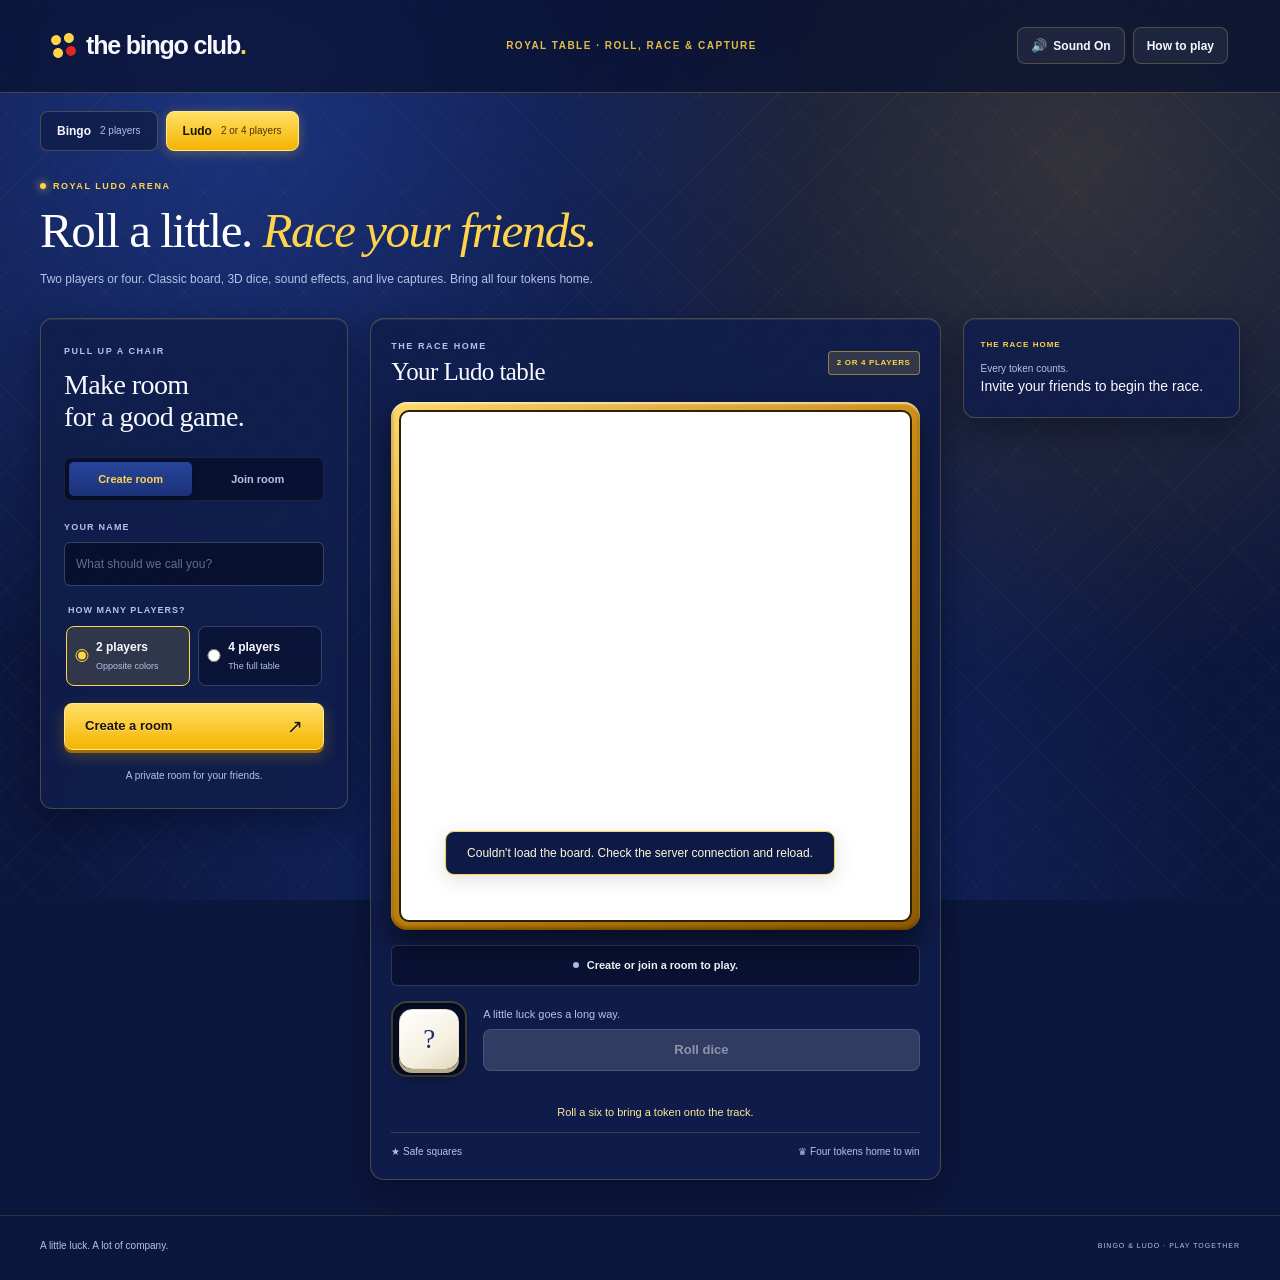
==== commit 13bbb032: "Add files via upload" ====
--- a/static/ludo.html
+++ b/static/ludo.html
@@ -3,7 +3,7 @@
 <head>
   <meta charset="utf-8">
   <meta name="viewport" content="width=device-width, initial-scale=1">
-  <meta name="theme-color" content="#174b3c">
+  <meta name="theme-color" content="#0f1d4a">
   <meta name="description" content="Play Ludo with two or four friends in a private online room. Roll, race, capture, and bring your tokens home.">
   <title>Ludo — The Bingo Club</title>
   <link rel="icon" href="/static/favicon.svg" type="image/svg+xml">
@@ -14,12 +14,15 @@
 <body class="ludo-page">
   <header class="site-header">
     <a class="brand" href="/" aria-label="The Bingo Club home"><span class="brand-symbol" aria-hidden="true"><i></i><i></i><i></i><i></i></span><span>the bingo club<span class="brand-dot">.</span></span></a>
-    <div class="header-note">MORE FRIENDS. MORE FRIENDLY RIVALRY.</div>
-    <button class="button button-outline button-small" id="rules-button">How to play</button>
+    <div class="header-note">ROYAL TABLE · ROLL, RACE &amp; CAPTURE</div>
+    <div class="header-actions">
+      <button class="button button-outline button-small sound-toggle" id="sound-toggle" type="button" aria-pressed="true" aria-label="Toggle game sound"><span class="sound-icon" aria-hidden="true">🔊</span><span id="sound-toggle-label">Sound On</span></button>
+      <button class="button button-outline button-small" id="rules-button" type="button">How to play</button>
+    </div>
   </header>
   <main class="page-shell">
     <nav class="game-switch" aria-label="Choose a game"><a href="/">Bingo <span>2 players</span></a><a href="/ludo" aria-current="page">Ludo <span>2 or 4 players</span></a></nav>
-    <section class="ludo-hero"><div class="eyebrow"><span class="tiny-dot"></span> A CLASSIC FOR YOUR WHOLE TABLE</div><h1>Roll a little.<br> <em>Race your friends.</em></h1><p>Two players or four. One private room. Get every token home.</p></section>
+    <section class="ludo-hero"><div class="eyebrow"><span class="tiny-dot"></span> ROYAL LUDO ARENA</div><h1>Roll a little.<br> <em>Race your friends.</em></h1><p>Two players or four. Classic board, 3D dice, sound effects, and live captures. Bring all four tokens home.</p></section>
     <section class="ludo-layout" aria-label="Ludo game">
       <aside class="ludo-lobby">
         <section class="panel lobby-panel" id="entry-panel" aria-labelledby="entry-heading">
@@ -34,19 +37,34 @@
         </section>
         <section class="panel room-panel" id="room-panel" aria-labelledby="room-heading" hidden>
           <div class="section-label"><span class="eyebrow muted">YOUR LUDO TABLE</span><span class="round-label" id="round-label">ROUND 01</span></div><h2 id="room-heading">Room for two.</h2>
-          <div class="invite-block"><span class="eyebrow muted">INVITE CODE</span><strong id="invite-code">———</strong><button id="copy-code" class="text-button">Copy code</button></div>
-          <button id="copy-link" class="button button-outline full-width">Copy invite link ↗</button><p class="invite-hint" id="invite-hint"></p>
+          <div class="invite-block"><span class="eyebrow muted">INVITE CODE</span><strong id="invite-code">———</strong><button id="copy-code" class="text-button" type="button">Copy code</button></div>
+          <button id="copy-link" class="button button-outline full-width" type="button">Copy invite link ↗</button><p class="invite-hint" id="invite-hint"></p>
           <div class="roster" id="roster"></div><p class="room-notice" id="room-notice" role="status" hidden></p>
-          <button class="button button-primary full-width" id="ready-button">I'm ready ✓</button><p class="ready-note" id="ready-note">The game starts when everyone is ready.</p><button class="text-button leave-button" id="leave-button">Leave room ↗</button>
+          <button class="button button-primary full-width" id="ready-button" type="button">I'm ready ✓</button><p class="ready-note" id="ready-note">The game starts when everyone is ready.</p><button class="text-button leave-button" id="leave-button" type="button">Leave room ↗</button>
         </section>
       </aside>
       <section class="board-panel ludo-board-panel" aria-labelledby="board-title">
         <div class="board-header"><div><div class="eyebrow muted" id="board-eyebrow">THE RACE HOME</div><h2 id="board-title">Your Ludo table</h2></div><span class="card-tag" id="color-label">2 OR 4 PLAYERS</span></div>
-        <div class="ludo-board" id="ludo-board" role="group" aria-label="Ludo board"></div>
+        <div class="ludo-board-frame" id="ludo-board-frame">
+          <div class="ludo-board" id="ludo-board" role="group" aria-label="Ludo board"></div>
+          <div class="board-fx" id="board-fx" aria-hidden="true"></div>
+          <div class="board-callout" id="board-callout" aria-hidden="true" hidden></div>
+        </div>
         <div class="board-status" id="board-status" role="status" aria-live="polite"><span class="status-dot"></span><span id="board-status-text">Create or join a room to play.</span></div>
-        <div class="ludo-controls"><div class="dice" id="dice" role="img" aria-label="No roll yet"><span>?</span></div><div class="roll-controls"><p id="roll-caption">A little luck goes a long way.</p><button class="button button-primary full-width" id="roll-button" disabled>Roll dice</button></div></div>
+        <div class="ludo-controls" id="ludo-controls">
+          <div class="dice-tray" id="dice-tray">
+            <button type="button" class="dice" id="dice" aria-label="No roll yet"><span>?</span></button>
+          </div>
+          <div class="roll-controls">
+            <div class="roll-meta">
+              <p id="roll-caption">A little luck goes a long way.</p>
+              <span class="streak-badge" id="streak-badge" hidden>6 × 1</span>
+            </div>
+            <button class="button button-primary full-width" id="roll-button" type="button" disabled>Roll dice</button>
+          </div>
+        </div>
         <div class="token-choices" id="token-choices" role="group" aria-label="Choose your token"></div>
-        <p class="ludo-action" id="last-action">Roll a six to bring a token onto the track.</p><p class="ludo-legend"><span>★ Safe squares</span><span>Four tokens home to win</span></p>
+        <p class="ludo-action" id="last-action">Roll a six to bring a token onto the track.</p><p class="ludo-legend"><span>★ Safe squares</span><span>♛ Four tokens home to win</span></p>
       </section>
       <aside class="ludo-side">
         <section class="panel ludo-progress"><h2 class="eyebrow">THE RACE HOME</h2><p class="score-intro">Every token counts.</p><div id="player-progress"></div></section>
@@ -54,10 +72,11 @@
       </aside>
     </section>
   </main>
-  <footer class="site-footer"><span>A little luck. A lot of company.</span><span>BINGO & LUDO · PLAY TOGETHER</span></footer>
-  <dialog class="modal" id="rules-dialog" aria-labelledby="rules-title"><div class="modal-content"><button class="close-button" id="close-rules" aria-label="Close rules">×</button><span class="eyebrow muted">THE HOUSE RULES</span><h2 id="rules-title">Four tokens.<br>One race home.</h2><ol class="rules-list"><li><strong>Choose your table.</strong><p>Create a room for 2 or 4 players and invite your friends. Two-player games use red and yellow. Everyone must be online and ready to start.</p></li><li><strong>Roll and move.</strong><p>Roll a six to bring a token out of its yard. Click a highlighted token on the board or use the token buttons. Each roll moves one token.</p></li><li><strong>Catch your friends.</strong><p>Land on an opponent outside a starred safe square to send their token back to its yard. Tokens can share squares; there are no blockades in this version.</p></li><li><strong>Get home.</strong><p>After a circuit, your token follows its color's home lane. You need an exact roll to finish. The first player with all four tokens home wins.</p></li></ol><div class="rules-tip">A six, a capture, or reaching home earns another roll. Three consecutive sixes end your turn; the third six is discarded. If you have no legal move, the turn passes automatically (a six still earns another roll). A disconnected player pauses the game for up to five minutes. Everyone votes for a rematch.</div><button class="button button-primary full-width" id="got-it">Got it. Let's play ↗</button></div></dialog>
-  <dialog class="modal result-modal" id="result-dialog" aria-labelledby="result-title"><div class="modal-content"><div class="result-flower" aria-hidden="true">✳</div><span class="eyebrow muted">ALL THE WAY HOME</span><h2 id="result-title"></h2><p id="result-description"></p><p class="ludo-result-record" id="result-record"></p><button class="button button-primary full-width" id="rematch-button">Play again ↗</button><button class="text-button" id="view-board-button">View the board</button></div></dialog>
-  <dialog class="modal" id="leave-dialog" aria-labelledby="leave-title"><div class="modal-content"><span class="eyebrow muted">CALLING IT A DAY?</span><h2 id="leave-title">Leave this table?</h2><p class="secondary-text">Your seat will be released and the current round will end. The remaining players can invite someone for a fresh round.</p><div class="leave-actions"><button class="button button-outline" id="stay-button">Keep playing</button><button class="button button-primary" id="confirm-leave">Leave room</button></div></div></dialog>
+  <footer class="site-footer"><span>A little luck. A lot of company.</span><span>BINGO &amp; LUDO · PLAY TOGETHER</span></footer>
+  <dialog class="modal" id="rules-dialog" aria-labelledby="rules-title"><div class="modal-content"><button class="close-button" id="close-rules" aria-label="Close rules">×</button><span class="eyebrow muted">THE HOUSE RULES</span><h2 id="rules-title">Four tokens.<br>One race home.</h2><ol class="rules-list"><li><strong>Choose your table.</strong><p>Create a room for 2 or 4 players and invite your friends. Two-player games use red and yellow. Everyone must be online and ready to start.</p></li><li><strong>Roll and move.</strong><p>Roll a six to bring a token out of its yard. Click the dice or Roll button, then click a highlighted token on the board or use the token buttons. Each roll moves one token.</p></li><li><strong>Catch your friends.</strong><p>Land on an opponent outside a starred safe square to send their token back to its yard. Tokens can share squares; there are no blockades in this version.</p></li><li><strong>Get home.</strong><p>After a circuit, your token follows its color's home lane. You need an exact roll to finish. The first player with all four tokens home wins.</p></li></ol><div class="rules-tip">A six, a capture, or reaching home earns another roll. Three consecutive sixes end your turn; the third six is discarded. If you have no legal move, the turn passes automatically (a six still earns another roll). A disconnected player pauses the game for up to five minutes. Everyone votes for a rematch.</div><button class="button button-primary full-width" id="got-it" type="button">Got it. Let's play ↗</button></div></dialog>
+  <dialog class="modal result-modal" id="result-dialog" aria-labelledby="result-title"><div class="modal-content"><div class="result-flower" aria-hidden="true">♛</div><span class="eyebrow muted">ALL THE WAY HOME</span><h2 id="result-title"></h2><p id="result-description"></p><p class="ludo-result-record" id="result-record"></p><button class="button button-primary full-width" id="rematch-button" type="button">Play again ↗</button><button class="text-button" id="view-board-button" type="button">View the board</button></div></dialog>
+  <dialog class="modal" id="leave-dialog" aria-labelledby="leave-title"><div class="modal-content"><span class="eyebrow muted">CALLING IT A DAY?</span><h2 id="leave-title">Leave this table?</h2><p class="secondary-text">Your seat will be released and the current round will end. The remaining players can invite someone for a fresh round.</p><div class="leave-actions"><button class="button button-outline" id="stay-button" type="button">Keep playing</button><button class="button button-primary" id="confirm-leave" type="button">Leave room</button></div></div></dialog>
+  <div class="confetti" id="confetti" aria-hidden="true"></div>
   <div class="toast" id="toast" role="status" aria-live="polite" hidden></div><noscript><div class="noscript-message">Please enable JavaScript to play Ludo with your friends.</div></noscript>
 </body>
 </html>
--- a/static/ludo.css
+++ b/static/ludo.css
@@ -1,76 +1,1141 @@
-.ludo-page{--red:#c65143;--red-soft:#f7ddd7;--green-piece:#42836a;--green-soft:#d8ebdf;--yellow:#c18d20;--yellow-soft:#f9ebbe;--blue:#477eb8;--blue-soft:#dce9f7}
-.ludo-hero{padding:30px 0 32px}
-.ludo-hero h1{font-size:49px;letter-spacing:-1.5px;line-height:1.07;margin-top:12px}
-.ludo-hero h1 br{display:none}
-.ludo-hero p{font-size:12px;color:var(--muted);margin-top:13px}
-.ludo-layout{display:grid;grid-template-columns:minmax(220px,1fr) minmax(380px,1.85fr) minmax(200px,.9fr);gap:22px;align-items:start;margin-bottom:35px}
-.seat-options{border:0;padding:0;margin-top:18px;display:grid;grid-template-columns:1fr 1fr;gap:8px;min-width:0}
-.seat-options legend{font-size:9px;font-weight:700;letter-spacing:1px;margin-bottom:9px}
-.seat-options label{display:flex;align-items:center;gap:7px;border:1px solid var(--line);border-radius:7px;padding:11px 8px;font-size:12px;letter-spacing:0;margin:0;cursor:pointer}
-.seat-options label:has(input:checked){border-color:var(--green);background:#eef2e3}
-.seat-options input{width:14px;min-height:0;margin:0;accent-color:var(--green);flex:none}
-.seat-options small{display:block;color:var(--muted);font-size:9px;font-weight:400;margin-top:4px}
-.ludo-board-panel{padding:20px}
-.ludo-board{display:grid;grid-template-columns:repeat(15,minmax(0,1fr));grid-template-rows:repeat(15,minmax(0,1fr));position:relative;aspect-ratio:1;margin-top:18px;border:2px solid #adba9e;background:#fffdf5;border-radius:10px;overflow:hidden;isolation:isolate}
-.ludo-square{position:relative;z-index:1;min-width:0;min-height:0;display:flex;align-items:center;justify-content:center;font-size:clamp(9px,1.1vw,16px);color:#6a7861}
-.ludo-square.track{border:1px solid #d1d7c4;background:#fffdf5}
-.ludo-square.safe{color:#68715f}
-.ludo-square.red{background:var(--red-soft);border:1px solid #deb5ac}
-.ludo-square.green{background:var(--green-soft);border:1px solid #a8c9b5}
-.ludo-square.yellow{background:var(--yellow-soft);border:1px solid #deca94}
-.ludo-square.blue{background:var(--blue-soft);border:1px solid #adc3dd}
-.ludo-yard{position:absolute;width:40%;height:40%;z-index:0;display:flex;align-items:center;justify-content:center}
-.ludo-yard::before{content:'';width:72%;height:72%;border-radius:13%;background:#fffdf5;box-shadow:0 1px 4px #00000012}
-.ludo-yard.red{left:0;top:0;background:var(--red)}
-.ludo-yard.green{right:0;top:0;background:var(--green-piece)}
-.ludo-yard.yellow{right:0;bottom:0;background:var(--yellow)}
-.ludo-yard.blue{left:0;bottom:0;background:var(--blue)}
-.ludo-yard.inactive{filter:saturate(.35);opacity:.65}
-.ludo-center{position:absolute;left:40%;top:40%;width:20%;height:20%;background:conic-gradient(from -45deg,var(--green-piece) 0deg 90deg,var(--yellow) 90deg 180deg,var(--blue) 180deg 270deg,var(--red) 270deg 360deg);display:flex;align-items:center;justify-content:center;z-index:2}
-.ludo-center span{background:#fffdf5e8;border-radius:4px;font-size:8px;font-weight:700;letter-spacing:.5px;padding:3px;color:var(--green)}
-.ludo-token{position:absolute;width:5.1%;height:5.1%;border:2px solid #fffdf5;border-radius:50%;display:flex;align-items:center;justify-content:center;color:white;font-size:clamp(9px,1vw,13px);font-weight:800;z-index:3;padding:0;box-shadow:0 2px 3px #00000040;transition:left .2s,top .2s,transform .15s;transform:translate(-50%,-50%)}
-.ludo-token.red,.color-dot.red{background:var(--red)}
-.ludo-token.green,.color-dot.green{background:var(--green-piece)}
-.ludo-token.yellow,.color-dot.yellow{background:var(--yellow);color:#30230b}
-.ludo-token.blue,.color-dot.blue{background:var(--blue)}
-.ludo-token:disabled{opacity:1;cursor:default}
-.ludo-token.movable{outline:2px solid var(--deep);outline-offset:2px;z-index:4;cursor:pointer}
-.ludo-token.movable:hover{transform:translate(-50%,-50%) scale(1.17)}
-.ludo-token.home{border-color:#fff5b6}
-.ludo-token.preview{opacity:.55}
-.ludo-controls{display:flex;align-items:center;gap:16px;margin-top:15px}
-.dice{display:grid;grid-template-columns:repeat(3,1fr);grid-template-rows:repeat(3,1fr);gap:4px;width:58px;height:58px;padding:9px;border:1px solid #c4ceb5;border-radius:11px;background:#fffdf5;box-shadow:0 3px 0 #cbd4bb;flex:none}
-.dice>span{grid-area:1/1/4/4;display:flex;align-items:center;justify-content:center;font-size:27px;font-family:var(--serif);color:var(--green)}
-.dice i{border-radius:50%;background:var(--green)}
-.roll-controls{flex:1;min-width:0}
-.roll-controls p{font-size:10px;color:var(--muted);margin-bottom:7px;line-height:1.4}
-.roll-controls .button{min-height:40px;padding:8px 12px;font-size:13px}
-.token-choices{display:grid;grid-template-columns:repeat(4,minmax(0,1fr));gap:7px;margin-top:14px}
-.token-choice{min-height:40px;border:1px solid #c7cfbb;background:var(--surface);border-radius:6px;color:var(--green);font-size:11px;font-weight:700;padding:5px 2px}
-.token-choice small{display:block;font-size:8px;font-weight:400;margin-top:3px}
-.token-choice:not(:disabled){border-color:var(--green);background:#dce9cd;cursor:pointer}
-.token-choice:disabled{opacity:.65;cursor:default}
-.ludo-action{font-size:11px;color:var(--green);line-height:1.5;text-align:center;margin-top:13px;overflow-wrap:anywhere}
-.ludo-legend{display:flex;justify-content:space-between;gap:10px;flex-wrap:wrap;font-size:9px;color:var(--muted);margin-top:12px;border-top:1px solid #d5dcc5;padding-top:11px}
-.ludo-progress,.ludo-record{padding:20px 17px}
-.ludo-record{margin-top:16px}
-.ludo-progress-row{margin-top:18px}
-.ludo-progress-name{display:flex;align-items:center;gap:7px;font-size:11px;font-weight:600;min-width:0}
-.ludo-progress-name>span:nth-child(2){overflow:hidden;text-overflow:ellipsis;white-space:nowrap;flex:1}
-.ludo-progress-name>strong{font-size:11px;white-space:nowrap}
-.color-dot{display:inline-block;width:11px;height:11px;border-radius:50%;flex:none}
-.ludo-progress-tokens{display:grid;grid-template-columns:repeat(4,1fr);gap:5px;margin-top:8px}
-.ludo-progress-tokens span{border:1px solid var(--line);padding:6px 2px;border-radius:5px;font-size:9px;text-align:center;color:var(--muted)}
-.ludo-progress-tokens span.finished{background:#dce9cd;border-color:#b4cba0;color:var(--green);font-weight:700}
-.ludo-progress-row.current{border-left:3px solid var(--green);padding-left:9px}
-.ludo-result-record{margin:20px 0!important;overflow-wrap:anywhere}
-.ludo-page .site-footer{margin-top:28px}
-.ludo-page.in-room .ludo-hero{padding:24px 0}
-.ludo-page.in-room .ludo-hero h1{font-size:36px}
-.ludo-page.in-room .ludo-hero h1 br{display:none}
-.ludo-page.is-playing .ludo-hero{display:none}
-.ludo-page.is-playing .ludo-layout{margin-top:22px}
-@media(min-width:901px){.ludo-page.is-playing .ludo-board{width:min(100%,50dvh);margin-left:auto;margin-right:auto}}
-@media(max-width:1100px){.ludo-layout{grid-template-columns:minmax(195px,1fr) minmax(340px,1.7fr) minmax(180px,.9fr);gap:15px}.ludo-board-panel{padding:16px}.ludo-progress,.ludo-record{padding:18px 13px}.seat-options label{font-size:11px}.seat-options small{font-size:8px}}
-@media(max-width:900px){.ludo-layout{grid-template-columns:minmax(210px,.8fr) minmax(340px,1.3fr);gap:20px}.ludo-side{grid-column:1/-1;display:grid;grid-template-columns:1fr 1fr;gap:20px}.ludo-record{margin-top:0}.ludo-progress,.ludo-record{padding:22px}.ludo-hero h1{font-size:43px}.ludo-square{font-size:14px}.ludo-token{font-size:12px}}
-@media(max-width:640px){.ludo-layout{display:flex;flex-direction:column;gap:20px}.ludo-lobby,.ludo-board-panel,.ludo-side{width:100%}.ludo-side{display:block}.ludo-record{margin-top:16px}.ludo-hero{padding:26px 0}.ludo-hero h1{font-size:39px}.ludo-hero h1 br{display:block}.ludo-hero p{font-size:11px;line-height:1.6}.ludo-board-panel{padding:18px 14px}.ludo-board-panel h2{font-size:25px}.ludo-board{margin-top:14px}.ludo-square{font-size:11px}.ludo-token{font-size:10px;border-width:1.5px}.ludo-center span{font-size:7px;padding:2px}.ludo-controls{gap:12px}.token-choice{min-height:44px}.ludo-page.is-playing .ludo-hero{display:none}.ludo-page.is-playing .ludo-layout{margin-top:20px}.ludo-page.is-playing .ludo-board-panel{order:0}.ludo-page.is-playing .ludo-side{order:1}.ludo-page.is-playing .ludo-lobby{order:2}.ludo-page .room-panel .roster{grid-template-columns:1fr}.ludo-page .game-switch a{padding:9px 13px}.ludo-page .game-switch{margin-top:14px}.ludo-page.in-room .ludo-hero h1{font-size:31px}.ludo-page.in-room .ludo-hero p{display:none}}
+/* ===== ROYAL LUDO KING THEME ===== */
+.ludo-page {
+  --red: #e52521;
+  --red-dark: #a51412;
+  --red-soft: #ffd8d6;
+  --green-piece: #00a844;
+  --green-dark: #006f2b;
+  --green-soft: #cef5dc;
+  --yellow: #f7c200;
+  --yellow-dark: #b88900;
+  --yellow-soft: #fff2be;
+  --blue: #1677ff;
+  --blue-dark: #0a4ab8;
+  --blue-soft: #d3e7ff;
+  --gold: #ffd44d;
+  --gold-deep: #d49400;
+  --royal-bg: #0c173d;
+  --royal-panel: rgba(16, 30, 76, 0.88);
+  --royal-panel-hi: rgba(24, 44, 104, 0.94);
+  --royal-line: rgba(255, 212, 77, 0.24);
+  --royal-ink: #f7f9ff;
+  --royal-muted: #b3c2ea;
+
+  background-color: var(--royal-bg);
+  background-image:
+    radial-gradient(circle at 18% 12%, rgba(58, 108, 255, 0.34), transparent 44%),
+    radial-gradient(circle at 84% 18%, rgba(255, 196, 46, 0.16), transparent 40%),
+    radial-gradient(circle at 50% 95%, rgba(26, 62, 168, 0.45), transparent 55%),
+    repeating-linear-gradient(45deg, rgba(255, 212, 77, 0.03) 0 1px, transparent 1px 28px),
+    repeating-linear-gradient(-45deg, rgba(255, 212, 77, 0.03) 0 1px, transparent 1px 28px);
+  background-attachment: fixed;
+  color: var(--royal-ink);
+  min-height: 100dvh;
+}
+
+/* Header & Navigation */
+.ludo-page .site-header {
+  border-bottom: 1px solid var(--royal-line);
+  background: rgba(9, 17, 48, 0.72);
+  backdrop-filter: blur(10px);
+}
+.ludo-page .brand {
+  color: var(--royal-ink);
+}
+.ludo-page .brand-symbol i {
+  background: var(--gold);
+}
+.ludo-page .brand-symbol i:last-child {
+  background: var(--red);
+}
+.ludo-page .brand-dot {
+  color: var(--gold);
+}
+.ludo-page .header-note {
+  color: var(--gold);
+  opacity: 0.88;
+}
+.header-actions {
+  display: flex;
+  align-items: center;
+  gap: 8px;
+}
+.ludo-page .button-outline {
+  color: var(--royal-ink);
+  border-color: var(--royal-line);
+  background: rgba(255, 255, 255, 0.06);
+}
+.ludo-page .button-outline:hover:not(:disabled) {
+  background: rgba(255, 212, 77, 0.16);
+  border-color: var(--gold);
+}
+.ludo-page .button-primary {
+  background: linear-gradient(180deg, #ffe066 0%, #f5b301 100%);
+  color: #1c1300;
+  border-color: #ffea8f;
+  box-shadow: 0 3px 0 #9f6a00, 0 6px 16px rgba(245, 179, 1, 0.25);
+  text-shadow: 0 1px 0 rgba(255, 255, 255, 0.45);
+}
+.ludo-page .button-primary:hover:not(:disabled) {
+  background: linear-gradient(180deg, #ffea85 0%, #ffc114 100%);
+}
+.ludo-page .button-primary:disabled {
+  background: rgba(255, 255, 255, 0.14);
+  color: rgba(255, 255, 255, 0.45);
+  border-color: rgba(255, 255, 255, 0.12);
+  box-shadow: none;
+  text-shadow: none;
+  opacity: 1;
+}
+.sound-toggle {
+  gap: 6px;
+}
+.sound-toggle[aria-pressed="false"] {
+  opacity: 0.72;
+}
+.sound-icon {
+  font-size: 13px;
+  line-height: 1;
+}
+
+.ludo-page .game-switch a {
+  background: var(--royal-panel);
+  border-color: var(--royal-line);
+  color: var(--royal-ink);
+}
+.ludo-page .game-switch a span {
+  color: var(--royal-muted);
+}
+.ludo-page .game-switch a[aria-current="page"] {
+  background: linear-gradient(180deg, #ffe066 0%, #f5b301 100%);
+  color: #1c1300;
+  border-color: #ffea8f;
+  box-shadow: 0 2px 12px rgba(255, 200, 40, 0.3);
+}
+.ludo-page .game-switch a[aria-current="page"] span {
+  color: #4f3500;
+}
+
+/* Hero */
+.ludo-hero {
+  padding: 28px 0 30px;
+}
+.ludo-hero .eyebrow {
+  color: var(--gold);
+}
+.ludo-hero .tiny-dot {
+  background: var(--gold);
+  box-shadow: 0 0 8px var(--gold);
+}
+.ludo-hero h1 {
+  font-size: 49px;
+  letter-spacing: -1.5px;
+  line-height: 1.07;
+  margin-top: 12px;
+  color: #ffffff;
+}
+.ludo-hero h1 em {
+  color: var(--gold);
+}
+.ludo-hero h1 br {
+  display: none;
+}
+.ludo-hero p {
+  font-size: 12px;
+  color: var(--royal-muted);
+  margin-top: 13px;
+}
+
+/* Main Grid Layout */
+.ludo-layout {
+  display: grid;
+  grid-template-columns: minmax(220px, 1fr) minmax(380px, 1.85fr) minmax(200px, 0.9fr);
+  gap: 22px;
+  align-items: start;
+  margin-bottom: 35px;
+}
+
+/* Royal Glass Panels */
+.ludo-page .panel,
+.ludo-page .board-panel {
+  background: var(--royal-panel);
+  border: 1px solid var(--royal-line);
+  box-shadow: 0 12px 32px rgba(3, 8, 28, 0.45), inset 0 1px 0 rgba(255, 255, 255, 0.08);
+  color: var(--royal-ink);
+}
+.ludo-page .eyebrow {
+  color: var(--gold);
+}
+.ludo-page .muted,
+.ludo-page .secondary-text,
+.ludo-page .privacy-note,
+.ludo-page .ready-note,
+.ludo-page .invite-hint,
+.ludo-page .score-intro,
+.ludo-page .record-summary,
+.ludo-page .record-note,
+.ludo-page .round-label,
+.ludo-page .player-details small,
+.ludo-page .round-history li {
+  color: var(--royal-muted);
+}
+.ludo-page .entry-tabs {
+  background: rgba(6, 12, 34, 0.65);
+  border: 1px solid rgba(255, 255, 255, 0.08);
+}
+.ludo-page .entry-tab {
+  color: var(--royal-muted);
+}
+.ludo-page .entry-tab.active {
+  background: linear-gradient(180deg, #27449c 0%, #1c3278 100%);
+  color: var(--gold);
+  box-shadow: 0 2px 8px rgba(0, 0, 0, 0.35);
+}
+.ludo-page label {
+  color: var(--royal-muted);
+}
+.ludo-page input {
+  background: rgba(7, 14, 40, 0.8);
+  border: 1px solid rgba(179, 194, 234, 0.28);
+  color: #ffffff;
+}
+.ludo-page input::placeholder {
+  color: rgba(179, 194, 234, 0.52);
+}
+.ludo-page input:focus {
+  border-color: var(--gold);
+}
+.ludo-page .form-error {
+  background: rgba(229, 37, 33, 0.22);
+  border: 1px solid rgba(255, 110, 105, 0.45);
+  color: #ffd0ce;
+}
+.ludo-page .invite-block {
+  background: rgba(8, 16, 44, 0.72);
+  border: 1px dashed rgba(255, 212, 77, 0.45);
+}
+.ludo-page .invite-block strong {
+  color: var(--gold);
+}
+.ludo-page .invite-block .text-button,
+.ludo-page .text-button,
+.ludo-page .round-history summary {
+  color: var(--gold);
+}
+.ludo-page .leave-button {
+  color: var(--royal-muted);
+}
+.ludo-page .roster {
+  border-top-color: var(--royal-line);
+}
+.ludo-page .room-notice {
+  background: rgba(255, 180, 30, 0.16);
+  border: 1px solid rgba(255, 212, 77, 0.35);
+  color: #ffe594;
+}
+.ludo-page .card-tag {
+  background: rgba(255, 212, 77, 0.14);
+  border-color: rgba(255, 212, 77, 0.45);
+  color: var(--gold);
+}
+.ludo-page .record-table th,
+.ludo-page .record-table td {
+  border-bottom-color: rgba(255, 255, 255, 0.1);
+}
+.ludo-page .record-table td {
+  color: var(--gold);
+}
+.ludo-page .site-footer {
+  color: var(--royal-muted);
+  border-top: 1px solid rgba(255, 212, 77, 0.14);
+  margin-top: 28px;
+}
+
+/* Seat Options */
+.seat-options {
+  border: 0;
+  padding: 0;
+  margin-top: 18px;
+  display: grid;
+  grid-template-columns: 1fr 1fr;
+  gap: 8px;
+  min-width: 0;
+}
+.seat-options legend {
+  font-size: 9px;
+  font-weight: 700;
+  letter-spacing: 1px;
+  margin-bottom: 9px;
+  color: var(--royal-muted);
+}
+.seat-options label {
+  display: flex;
+  align-items: center;
+  gap: 7px;
+  border: 1px solid rgba(179, 194, 234, 0.25);
+  background: rgba(7, 14, 40, 0.55);
+  border-radius: 8px;
+  padding: 11px 8px;
+  font-size: 12px;
+  letter-spacing: 0;
+  margin: 0;
+  cursor: pointer;
+  color: var(--royal-ink);
+  transition: border-color 0.15s, background 0.15s;
+}
+.seat-options label:has(input:checked) {
+  border-color: var(--gold);
+  background: rgba(255, 212, 77, 0.14);
+}
+.seat-options input {
+  width: 14px;
+  min-height: 0;
+  margin: 0;
+  accent-color: var(--gold);
+  flex: none;
+}
+.seat-options small {
+  display: block;
+  color: var(--royal-muted);
+  font-size: 9px;
+  font-weight: 400;
+  margin-top: 4px;
+}
+
+/* ===== LUDO KING BOARD FRAME & GRID ===== */
+.ludo-board-panel {
+  padding: 20px;
+}
+.ludo-board-frame {
+  position: relative;
+  margin-top: 16px;
+  padding: 8px;
+  border-radius: 16px;
+  background: linear-gradient(145deg, #ffd86b 0%, #c98a12 45%, #8f5c00 100%);
+  box-shadow:
+    0 14px 30px rgba(0, 0, 0, 0.55),
+    inset 0 2px 2px rgba(255, 250, 220, 0.7),
+    inset 0 -2px 4px rgba(82, 46, 0, 0.7);
+}
+.ludo-board {
+  display: grid;
+  grid-template-columns: repeat(15, minmax(0, 1fr));
+  grid-template-rows: repeat(15, minmax(0, 1fr));
+  position: relative;
+  aspect-ratio: 1;
+  border: 2px solid #2b2109;
+  background: #ffffff;
+  border-radius: 10px;
+  overflow: hidden;
+  isolation: isolate;
+}
+
+/* Squares */
+.ludo-square {
+  position: relative;
+  z-index: 1;
+  min-width: 0;
+  min-height: 0;
+  display: flex;
+  align-items: center;
+  justify-content: center;
+  font-size: clamp(10px, 1.25vw, 18px);
+  color: #5b6884;
+  user-select: none;
+}
+.ludo-square.track {
+  border: 0.5px solid #c5cee0;
+  background: #ffffff;
+}
+.ludo-square.safe {
+  color: #d98e00;
+  text-shadow: 0 1px 0 rgba(255, 255, 255, 0.8);
+}
+.ludo-square.safe:not(.start-square) {
+  background: radial-gradient(circle, #fff8dc 0%, #f5f7fb 78%);
+}
+.ludo-square.red {
+  background: var(--red);
+  border: 0.5px solid var(--red-dark);
+  color: #ffffff;
+}
+.ludo-square.green {
+  background: var(--green-piece);
+  border: 0.5px solid var(--green-dark);
+  color: #ffffff;
+}
+.ludo-square.yellow {
+  background: var(--yellow);
+  border: 0.5px solid var(--yellow-dark);
+  color: #4d3500;
+}
+.ludo-square.blue {
+  background: var(--blue);
+  border: 0.5px solid var(--blue-dark);
+  color: #ffffff;
+}
+.ludo-square.start-square {
+  font-weight: 800;
+  box-shadow: inset 0 0 0 1px rgba(255, 255, 255, 0.35);
+}
+.ludo-square.home-entry::after {
+  content: attr(data-arrow);
+  font-size: clamp(9px, 1.05vw, 15px);
+  font-weight: 900;
+  line-height: 1;
+}
+.ludo-square.home-entry-red::after { color: var(--red); }
+.ludo-square.home-entry-green::after { color: var(--green-piece); }
+.ludo-square.home-entry-yellow::after { color: var(--yellow-dark); }
+.ludo-square.home-entry-blue::after { color: var(--blue); }
+
+/* Destination Hover Target Highlight */
+.ludo-square.target-square::before {
+  content: "";
+  position: absolute;
+  inset: 12%;
+  border-radius: 50%;
+  border: 2.5px dashed #152559;
+  background: rgba(255, 212, 77, 0.45);
+  animation: target-pulse 0.7s ease-in-out infinite alternate;
+  z-index: 2;
+  pointer-events: none;
+}
+@keyframes target-pulse {
+  from { transform: scale(0.86); opacity: 0.75; }
+  to { transform: scale(1.06); opacity: 1; }
+}
+
+/* Yards (Home Bases) */
+.ludo-yard {
+  position: absolute;
+  width: 40%;
+  height: 40%;
+  z-index: 0;
+  display: flex;
+  align-items: center;
+  justify-content: center;
+  border: 1.5px solid rgba(0, 0, 0, 0.22);
+  transition: filter 0.25s, opacity 0.25s, box-shadow 0.25s;
+}
+.ludo-yard.red {
+  left: 0;
+  top: 0;
+  background: radial-gradient(circle at 30% 30%, #ff524d 0%, var(--red) 55%, var(--red-dark) 100%);
+}
+.ludo-yard.green {
+  right: 0;
+  top: 0;
+  background: radial-gradient(circle at 70% 30%, #25cf67 0%, var(--green-piece) 55%, var(--green-dark) 100%);
+}
+.ludo-yard.yellow {
+  right: 0;
+  bottom: 0;
+  background: radial-gradient(circle at 70% 70%, #ffe159 0%, var(--yellow) 55%, var(--yellow-dark) 100%);
+}
+.ludo-yard.blue {
+  left: 0;
+  bottom: 0;
+  background: radial-gradient(circle at 30% 70%, #4da1ff 0%, var(--blue) 55%, var(--blue-dark) 100%);
+}
+.yard-pad {
+  width: 72%;
+  height: 72%;
+  border-radius: 14%;
+  background: #ffffff;
+  box-shadow: inset 0 2px 6px rgba(0, 0, 0, 0.16), 0 3px 8px rgba(0, 0, 0, 0.2);
+  position: relative;
+}
+.yard-spot {
+  position: absolute;
+  width: 28%;
+  height: 28%;
+  border-radius: 50%;
+  transform: translate(-50%, -50%);
+  box-shadow: inset 0 2px 4px rgba(0, 0, 0, 0.18);
+  border: 2px solid rgba(0, 0, 0, 0.12);
+}
+.yard-spot:nth-child(1) { left: 26%; top: 26%; }
+.yard-spot:nth-child(2) { left: 74%; top: 26%; }
+.yard-spot:nth-child(3) { left: 26%; top: 74%; }
+.yard-spot:nth-child(4) { left: 74%; top: 74%; }
+.ludo-yard.red .yard-spot { background: var(--red-soft); border-color: var(--red); }
+.ludo-yard.green .yard-spot { background: var(--green-soft); border-color: var(--green-piece); }
+.ludo-yard.yellow .yard-spot { background: var(--yellow-soft); border-color: var(--yellow-dark); }
+.ludo-yard.blue .yard-spot { background: var(--blue-soft); border-color: var(--blue); }
+
+.yard-name {
+  position: absolute;
+  left: 50%;
+  transform: translateX(-50%);
+  font-size: clamp(7px, 0.78vw, 10px);
+  font-weight: 800;
+  letter-spacing: 0.4px;
+  padding: 1px 6px;
+  border-radius: 99px;
+  background: rgba(10, 18, 48, 0.78);
+  color: #ffffff;
+  max-width: 86%;
+  overflow: hidden;
+  text-overflow: ellipsis;
+  white-space: nowrap;
+  pointer-events: none;
+  z-index: 2;
+}
+.ludo-yard.red .yard-name,
+.ludo-yard.green .yard-name { top: 3%; }
+.ludo-yard.yellow .yard-name,
+.ludo-yard.blue .yard-name { bottom: 3%; }
+.yard-name:empty { display: none; }
+
+.ludo-yard.active-turn {
+  box-shadow: inset 0 0 0 3px #ffffff, inset 0 0 22px rgba(255, 240, 140, 0.9);
+  animation: yard-glow 1.15s ease-in-out infinite alternate;
+}
+.ludo-yard.active-turn .yard-pad {
+  box-shadow: 0 0 0 2px var(--gold), 0 0 14px rgba(255, 224, 102, 0.75);
+}
+@keyframes yard-glow {
+  from { filter: brightness(1); }
+  to { filter: brightness(1.16); }
+}
+.ludo-yard.inactive {
+  filter: saturate(0.28) brightness(0.82);
+  opacity: 0.62;
+}
+
+/* Center Home Pinwheel */
+.ludo-center {
+  position: absolute;
+  left: 40%;
+  top: 40%;
+  width: 20%;
+  height: 20%;
+  background: conic-gradient(
+    from -45deg,
+    var(--green-piece) 0deg 90deg,
+    var(--yellow) 90deg 180deg,
+    var(--blue) 180deg 270deg,
+    var(--red) 270deg 360deg
+  );
+  border: 1.5px solid #2b2109;
+  display: flex;
+  flex-direction: column;
+  align-items: center;
+  justify-content: center;
+  z-index: 2;
+  box-shadow: inset 0 0 10px rgba(0, 0, 0, 0.25);
+}
+.ludo-center::before {
+  content: "";
+  position: absolute;
+  inset: 0;
+  background:
+    linear-gradient(45deg, transparent 48.5%, rgba(255, 255, 255, 0.7) 49.5%, rgba(255, 255, 255, 0.7) 50.5%, transparent 51.5%),
+    linear-gradient(-45deg, transparent 48.5%, rgba(255, 255, 255, 0.7) 49.5%, rgba(255, 255, 255, 0.7) 50.5%, transparent 51.5%);
+  pointer-events: none;
+}
+.ludo-center span {
+  position: relative;
+  z-index: 1;
+  background: radial-gradient(circle, #fff8d6 0%, #f5b301 100%);
+  border: 1.5px solid #7d4e00;
+  border-radius: 50%;
+  width: 52%;
+  height: 52%;
+  display: flex;
+  align-items: center;
+  justify-content: center;
+  font-size: clamp(11px, 1.5vw, 22px);
+  color: #5e3800;
+  box-shadow: 0 2px 6px rgba(0, 0, 0, 0.4);
+}
+
+/* ===== 3D PAWN TOKENS ===== */
+.ludo-token {
+  position: absolute;
+  width: 5.4%;
+  height: 5.4%;
+  border: 2px solid #ffffff;
+  border-radius: 50%;
+  display: flex;
+  align-items: center;
+  justify-content: center;
+  color: #ffffff;
+  font-size: clamp(9px, 1vw, 13px);
+  font-weight: 900;
+  z-index: 4;
+  padding: 0;
+  text-shadow: 0 1px 2px rgba(0, 0, 0, 0.55);
+  box-shadow:
+    0 3px 5px rgba(0, 0, 0, 0.48),
+    inset 0 2px 3px rgba(255, 255, 255, 0.65),
+    inset 0 -3px 4px rgba(0, 0, 0, 0.35);
+  transition: left 0.14s cubic-bezier(0.34, 1.4, 0.64, 1), top 0.14s cubic-bezier(0.34, 1.4, 0.64, 1), transform 0.15s;
+  transform: translate(-50%, -50%);
+}
+.ludo-token.red,
+.color-dot.red {
+  background: radial-gradient(circle at 32% 28%, #ff7a75 0%, var(--red) 48%, var(--red-dark) 100%);
+}
+.ludo-token.green,
+.color-dot.green {
+  background: radial-gradient(circle at 32% 28%, #5be68c 0%, var(--green-piece) 48%, var(--green-dark) 100%);
+}
+.ludo-token.yellow,
+.color-dot.yellow {
+  background: radial-gradient(circle at 32% 28%, #fff08c 0%, var(--yellow) 48%, var(--yellow-dark) 100%);
+  color: #362500;
+  text-shadow: 0 1px 0 rgba(255, 255, 255, 0.55);
+}
+.ludo-token.blue,
+.color-dot.blue {
+  background: radial-gradient(circle at 32% 28%, #7ab8ff 0%, var(--blue) 48%, var(--blue-dark) 100%);
+}
+.ludo-token:disabled {
+  opacity: 1;
+  cursor: default;
+}
+.ludo-token.movable {
+  z-index: 6;
+  cursor: pointer;
+  animation: token-bounce 0.72s ease-in-out infinite;
+  box-shadow:
+    0 0 0 2.5px #111b3d,
+    0 0 0 4.5px var(--gold),
+    0 5px 10px rgba(0, 0, 0, 0.55),
+    inset 0 2px 3px rgba(255, 255, 255, 0.75);
+}
+.ludo-token.movable::after {
+  content: "";
+  position: absolute;
+  inset: -6px;
+  border-radius: 50%;
+  border: 2px dashed #ffffff;
+  animation: halo-spin 3.2s linear infinite;
+  pointer-events: none;
+}
+.ludo-token.movable:hover,
+.ludo-token.choice-hover {
+  animation: none;
+  transform: translate(-50%, -62%) scale(1.25);
+  z-index: 8;
+}
+.ludo-token.hopping {
+  transform: translate(-50%, -72%) scale(1.22);
+  z-index: 7;
+}
+.ludo-token.spawning {
+  animation: token-spawn 0.36s cubic-bezier(0.22, 1.6, 0.36, 1);
+}
+.ludo-token.home {
+  border-color: var(--gold);
+  box-shadow: 0 0 8px rgba(255, 212, 77, 0.8), 0 2px 4px rgba(0, 0, 0, 0.45);
+}
+.ludo-token.preview {
+  opacity: 0.75;
+}
+@keyframes token-bounce {
+  0%, 100% { transform: translate(-50%, -50%) scale(1); }
+  50% { transform: translate(-50%, -64%) scale(1.13); }
+}
+@keyframes halo-spin {
+  to { transform: rotate(360deg); }
+}
+@keyframes token-spawn {
+  0% { transform: translate(-50%, -50%) scale(0.4); }
+  65% { transform: translate(-50%, -68%) scale(1.32); }
+  100% { transform: translate(-50%, -50%) scale(1); }
+}
+
+/* Board FX Overlay & Floating Callouts */
+.board-fx {
+  position: absolute;
+  inset: 8px;
+  pointer-events: none;
+  overflow: hidden;
+  border-radius: 10px;
+  z-index: 10;
+}
+.fx-ring {
+  position: absolute;
+  width: 14%;
+  height: 14%;
+  border-radius: 50%;
+  border: 3px solid var(--gold);
+  transform: translate(-50%, -50%) scale(0.3);
+  animation: fx-ring-expand 0.55s ease-out forwards;
+}
+.fx-ring.capture {
+  border-color: #ff4742;
+  background: radial-gradient(circle, rgba(255, 71, 66, 0.45), transparent 70%);
+}
+.fx-ring.home {
+  border-color: var(--gold);
+  background: radial-gradient(circle, rgba(255, 224, 102, 0.55), transparent 70%);
+}
+@keyframes fx-ring-expand {
+  to { transform: translate(-50%, -50%) scale(1.9); opacity: 0; }
+}
+.board-callout {
+  position: absolute;
+  left: 50%;
+  top: 50%;
+  transform: translate(-50%, -50%);
+  padding: 9px 18px;
+  border-radius: 999px;
+  background: linear-gradient(180deg, rgba(16, 28, 72, 0.96) 0%, rgba(8, 15, 42, 0.96) 100%);
+  border: 2px solid var(--gold);
+  color: var(--gold);
+  font-size: clamp(12px, 1.5vw, 17px);
+  font-weight: 900;
+  letter-spacing: 0.8px;
+  text-transform: uppercase;
+  white-space: nowrap;
+  box-shadow: 0 10px 26px rgba(0, 0, 0, 0.6);
+  pointer-events: none;
+  z-index: 12;
+  animation: callout-pop 1.35s cubic-bezier(0.22, 1.3, 0.36, 1) forwards;
+}
+.board-callout.capture {
+  border-color: #ff6b66;
+  color: #ff9c99;
+}
+.board-callout.bust {
+  border-color: #ff9852;
+  color: #ffc599;
+}
+@keyframes callout-pop {
+  0% { transform: translate(-50%, -35%) scale(0.6); opacity: 0; }
+  16% { transform: translate(-50%, -52%) scale(1.08); opacity: 1; }
+  30% { transform: translate(-50%, -50%) scale(1); opacity: 1; }
+  78% { transform: translate(-50%, -50%) scale(1); opacity: 1; }
+  100% { transform: translate(-50%, -64%) scale(0.92); opacity: 0; }
+}
+
+/* Status Banner */
+.ludo-page .board-status {
+  background: rgba(8, 16, 44, 0.72);
+  border: 1px solid rgba(179, 194, 234, 0.22);
+  color: var(--royal-ink);
+  margin-top: 15px;
+}
+.ludo-page .status-dot {
+  background: var(--royal-muted);
+}
+.ludo-page .board-status.your-turn {
+  background: linear-gradient(90deg, rgba(255, 212, 77, 0.24) 0%, rgba(245, 179, 1, 0.14) 100%);
+  border-color: var(--gold);
+  color: #fff6cf;
+}
+.ludo-page .board-status.your-turn .status-dot {
+  background: var(--gold);
+  box-shadow: 0 0 0 4px rgba(255, 212, 77, 0.28);
+}
+.ludo-page .board-status.paused {
+  background: rgba(233, 135, 99, 0.2);
+  border-color: rgba(233, 135, 99, 0.55);
+  color: #ffd7c6;
+}
+
+/* ===== 3D DICE & CONTROLS ===== */
+.ludo-controls {
+  display: flex;
+  align-items: center;
+  gap: 16px;
+  margin-top: 15px;
+}
+.dice-tray {
+  padding: 6px;
+  border-radius: 16px;
+  background: rgba(6, 13, 38, 0.78);
+  border: 2px solid var(--royal-line);
+  box-shadow: inset 0 2px 6px rgba(0, 0, 0, 0.55);
+  transition: border-color 0.25s, box-shadow 0.25s;
+  flex: none;
+}
+.dice-tray.turn-red { border-color: var(--red); box-shadow: 0 0 14px rgba(229, 37, 33, 0.45), inset 0 2px 6px rgba(0, 0, 0, 0.55); }
+.dice-tray.turn-green { border-color: var(--green-piece); box-shadow: 0 0 14px rgba(0, 168, 68, 0.45), inset 0 2px 6px rgba(0, 0, 0, 0.55); }
+.dice-tray.turn-yellow { border-color: var(--yellow); box-shadow: 0 0 14px rgba(247, 194, 0, 0.45), inset 0 2px 6px rgba(0, 0, 0, 0.55); }
+.dice-tray.turn-blue { border-color: var(--blue); box-shadow: 0 0 14px rgba(22, 119, 255, 0.45), inset 0 2px 6px rgba(0, 0, 0, 0.55); }
+
+.dice {
+  display: grid;
+  grid-template-columns: repeat(3, 1fr);
+  grid-template-rows: repeat(3, 1fr);
+  gap: 4px;
+  width: 60px;
+  height: 60px;
+  padding: 9px;
+  border: 1.5px solid #e6dec8;
+  border-radius: 13px;
+  background: linear-gradient(145deg, #ffffff 0%, #f5efe0 65%, #e2d8be 100%);
+  box-shadow:
+    0 4px 0 #b8ab8c,
+    0 8px 14px rgba(0, 0, 0, 0.45),
+    inset 0 2px 2px rgba(255, 255, 255, 0.95);
+  flex: none;
+  cursor: default;
+  transition: transform 0.16s, box-shadow 0.16s;
+}
+.dice > span {
+  grid-area: 1 / 1 / 4 / 4;
+  display: flex;
+  align-items: center;
+  justify-content: center;
+  font-size: 27px;
+  font-family: var(--serif);
+  color: #1a2d6b;
+}
+.dice i {
+  border-radius: 50%;
+  background: radial-gradient(circle at 35% 35%, #2b3c6e 0%, #0d1633 100%);
+  box-shadow: inset 0 1px 2px rgba(0, 0, 0, 0.6), 0 1px 0 rgba(255, 255, 255, 0.8);
+}
+.dice[data-value="1"] i {
+  background: radial-gradient(circle at 35% 35%, #ff5a54 0%, #c7120e 100%);
+  transform: scale(1.28);
+}
+.dice.roll-ready {
+  cursor: pointer;
+  animation: dice-invite 1.2s ease-in-out infinite;
+}
+.dice.roll-ready:hover {
+  transform: translateY(-2px) scale(1.05);
+}
+.dice.rolling {
+  animation: dice-tumble 0.4s ease-in-out infinite;
+}
+.dice.settled {
+  animation: dice-settle 0.28s cubic-bezier(0.22, 1.5, 0.36, 1);
+}
+.dice.rolled-six {
+  border-color: var(--gold);
+  box-shadow:
+    0 4px 0 #b88600,
+    0 0 20px rgba(255, 212, 77, 0.85),
+    inset 0 2px 2px #ffffff;
+}
+@keyframes dice-invite {
+  0%, 100% { transform: scale(1); }
+  50% { transform: scale(1.06) rotate(-3deg); }
+}
+@keyframes dice-tumble {
+  0% { transform: rotate(0deg) scale(1); }
+  25% { transform: rotate(-18deg) scale(1.1) translateY(-4px); }
+  50% { transform: rotate(16deg) scale(0.95) translateY(2px); }
+  75% { transform: rotate(-12deg) scale(1.08) translateY(-3px); }
+  100% { transform: rotate(0deg) scale(1); }
+}
+@keyframes dice-settle {
+  0% { transform: scale(1.22) rotate(8deg); }
+  60% { transform: scale(0.92) rotate(-3deg); }
+  100% { transform: scale(1) rotate(0deg); }
+}
+
+.roll-controls {
+  flex: 1;
+  min-width: 0;
+}
+.roll-meta {
+  display: flex;
+  align-items: center;
+  justify-content: space-between;
+  gap: 8px;
+  margin-bottom: 7px;
+}
+.roll-controls p {
+  font-size: 11px;
+  color: var(--royal-muted);
+  margin: 0;
+  line-height: 1.4;
+}
+.streak-badge {
+  font-size: 10px;
+  font-weight: 800;
+  padding: 2px 8px;
+  border-radius: 99px;
+  background: rgba(255, 212, 77, 0.2);
+  border: 1px solid var(--gold);
+  color: var(--gold);
+  white-space: nowrap;
+}
+.roll-controls .button {
+  min-height: 42px;
+  padding: 8px 12px;
+  font-size: 13px;
+}
+
+/* Token Choice Buttons */
+.token-choices {
+  display: grid;
+  grid-template-columns: repeat(4, minmax(0, 1fr));
+  gap: 7px;
+  margin-top: 14px;
+}
+.token-choice {
+  min-height: 42px;
+  border: 1px solid rgba(179, 194, 234, 0.22);
+  background: rgba(7, 14, 40, 0.65);
+  border-radius: 8px;
+  color: var(--royal-ink);
+  font-size: 11px;
+  font-weight: 700;
+  padding: 5px 2px;
+  transition: transform 0.14s, background 0.14s, border-color 0.14s;
+}
+.token-choice small {
+  display: block;
+  font-size: 8px;
+  font-weight: 400;
+  color: var(--royal-muted);
+  margin-top: 3px;
+}
+.token-choice:not(:disabled) {
+  border-color: var(--gold);
+  background: rgba(255, 212, 77, 0.18);
+  color: #fff6cf;
+  cursor: pointer;
+  box-shadow: 0 2px 8px rgba(255, 212, 77, 0.16);
+}
+.token-choice:not(:disabled):hover {
+  background: rgba(255, 212, 77, 0.3);
+  transform: translateY(-1px);
+}
+.token-choice:disabled {
+  opacity: 0.45;
+  cursor: default;
+}
+
+.ludo-action {
+  font-size: 11px;
+  color: #ffe89e;
+  line-height: 1.5;
+  text-align: center;
+  margin-top: 13px;
+  overflow-wrap: anywhere;
+}
+.ludo-legend {
+  display: flex;
+  justify-content: space-between;
+  gap: 10px;
+  flex-wrap: wrap;
+  font-size: 10px;
+  color: var(--royal-muted);
+  margin-top: 12px;
+  border-top: 1px solid rgba(255, 212, 77, 0.18);
+  padding-top: 11px;
+}
+
+/* Side Progress & Record Panels */
+.ludo-progress,
+.ludo-record {
+  padding: 20px 17px;
+}
+.ludo-record {
+  margin-top: 16px;
+}
+.ludo-progress-row {
+  margin-top: 18px;
+  padding: 8px 10px;
+  border-radius: 9px;
+  background: rgba(7, 14, 40, 0.45);
+  border: 1px solid transparent;
+  transition: border-color 0.2s, background 0.2s;
+}
+.ludo-progress-row.current {
+  border-color: var(--gold);
+  background: rgba(255, 212, 77, 0.1);
+}
+.ludo-progress-name {
+  display: flex;
+  align-items: center;
+  gap: 7px;
+  font-size: 11px;
+  font-weight: 600;
+  min-width: 0;
+}
+.ludo-progress-name > span:nth-child(2) {
+  overflow: hidden;
+  text-overflow: ellipsis;
+  white-space: nowrap;
+  flex: 1;
+}
+.ludo-progress-name > strong {
+  font-size: 11px;
+  white-space: nowrap;
+  color: var(--gold);
+}
+.color-dot {
+  display: inline-block;
+  width: 12px;
+  height: 12px;
+  border-radius: 50%;
+  border: 1.5px solid rgba(255, 255, 255, 0.85);
+  flex: none;
+}
+.ludo-progress-tokens {
+  display: grid;
+  grid-template-columns: repeat(4, 1fr);
+  gap: 5px;
+  margin-top: 8px;
+}
+.ludo-progress-tokens span {
+  border: 1px solid rgba(179, 194, 234, 0.2);
+  background: rgba(7, 14, 40, 0.55);
+  padding: 5px 2px;
+  border-radius: 5px;
+  font-size: 9px;
+  text-align: center;
+  color: var(--royal-muted);
+}
+.ludo-progress-tokens span.finished {
+  background: rgba(255, 212, 77, 0.22);
+  border-color: var(--gold);
+  color: var(--gold);
+  font-weight: 800;
+}
+
+/* Modals & Toast */
+.ludo-page .modal {
+  background: #122154;
+  border: 1px solid rgba(255, 212, 77, 0.4);
+  color: var(--royal-ink);
+}
+.ludo-page .close-button {
+  color: var(--royal-muted);
+}
+.ludo-page .rules-list li::marker {
+  color: var(--gold);
+}
+.ludo-page .rules-list p,
+.ludo-page .result-modal p {
+  color: var(--royal-muted);
+}
+.ludo-page .rules-tip {
+  background: rgba(7, 14, 40, 0.65);
+  border: 1px solid var(--royal-line);
+  color: var(--royal-ink);
+}
+.ludo-page .result-flower {
+  color: var(--gold);
+  text-shadow: 0 0 24px rgba(255, 212, 77, 0.6);
+}
+.ludo-result-record {
+  margin: 20px 0 !important;
+  overflow-wrap: anywhere;
+  color: var(--gold) !important;
+}
+.ludo-page .toast {
+  background: #0d1a45;
+  border: 1px solid var(--gold);
+  color: #fff8de;
+}
+
+/* Ludo Victory Confetti */
+.ludo-confetti-piece {
+  position: absolute;
+  width: 9px;
+  height: 15px;
+  top: -20px;
+  border-radius: 2px;
+  animation: confetti-fall 3.1s ease-in forwards;
+}
+
+/* Playing / In-Room Density */
+.ludo-page.in-room .ludo-hero {
+  padding: 20px 0;
+}
+.ludo-page.in-room .ludo-hero h1 {
+  font-size: 36px;
+}
+.ludo-page.in-room .ludo-hero h1 br {
+  display: none;
+}
+.ludo-page.is-playing .ludo-hero {
+  display: none;
+}
+.ludo-page.is-playing .ludo-layout {
+  margin-top: 22px;
+}
+
+/* Responsive Breakpoints */
+@media (min-width: 901px) {
+  .ludo-page.is-playing .ludo-board-frame {
+    width: min(100%, 54dvh);
+    margin-left: auto;
+    margin-right: auto;
+  }
+}
+@media (max-width: 1100px) {
+  .ludo-layout {
+    grid-template-columns: minmax(195px, 1fr) minmax(340px, 1.7fr) minmax(180px, 0.9fr);
+    gap: 15px;
+  }
+  .ludo-board-panel { padding: 16px; }
+  .ludo-progress, .ludo-record { padding: 18px 13px; }
+  .seat-options label { font-size: 11px; }
+  .seat-options small { font-size: 8px; }
+}
+@media (max-width: 900px) {
+  .ludo-layout {
+    grid-template-columns: minmax(210px, 0.8fr) minmax(340px, 1.3fr);
+    gap: 20px;
+  }
+  .ludo-side {
+    grid-column: 1 / -1;
+    display: grid;
+    grid-template-columns: 1fr 1fr;
+    gap: 20px;
+  }
+  .ludo-record { margin-top: 0; }
+  .ludo-progress, .ludo-record { padding: 22px; }
+  .ludo-hero h1 { font-size: 43px; }
+  .ludo-square { font-size: 14px; }
+  .ludo-token { font-size: 12px; }
+}
+@media (max-width: 640px) {
+  .ludo-layout {
+    display: flex;
+    flex-direction: column;
+    gap: 20px;
+  }
+  .ludo-lobby, .ludo-board-panel, .ludo-side { width: 100%; }
+  .ludo-side { display: block; }
+  .ludo-record { margin-top: 16px; }
+  .ludo-hero { padding: 24px 0; }
+  .ludo-hero h1 { font-size: 38px; }
+  .ludo-hero h1 br { display: block; }
+  .ludo-hero p { font-size: 11px; line-height: 1.6; }
+  .ludo-board-panel { padding: 16px 12px; }
+  .ludo-board-panel h2 { font-size: 24px; }
+  .ludo-board-frame { margin-top: 12px; padding: 6px; }
+  .ludo-square { font-size: 11px; }
+  .ludo-token { font-size: 10px; border-width: 1.5px; }
+  .ludo-controls { gap: 12px; }
+  .dice { width: 54px; height: 54px; padding: 8px; }
+  .token-choice { min-height: 44px; }
+  .ludo-page.is-playing .ludo-hero { display: none; }
+  .ludo-page.is-playing .ludo-layout { margin-top: 18px; }
+  .ludo-page.is-playing .ludo-board-panel { order: 0; }
+  .ludo-page.is-playing .ludo-side { order: 1; }
+  .ludo-page.is-playing .ludo-lobby { order: 2; }
+  .ludo-page .room-panel .roster { grid-template-columns: 1fr; }
+  .ludo-page .game-switch a { padding: 9px 13px; }
+  .ludo-page .game-switch { margin-top: 14px; }
+  .ludo-page.in-room .ludo-hero h1 { font-size: 30px; }
+  .ludo-page.in-room .ludo-hero p { display: none; }
+  .sound-toggle #sound-toggle-label { display: none; }
+}
+@media (prefers-reduced-motion: reduce) {
+  .ludo-yard.active-turn,
+  .ludo-token.movable,
+  .ludo-token.movable::after,
+  .dice.roll-ready,
+  .dice.rolling,
+  .dice.settled,
+  .board-callout,
+  .fx-ring {
+    animation: none !important;
+  }
+}
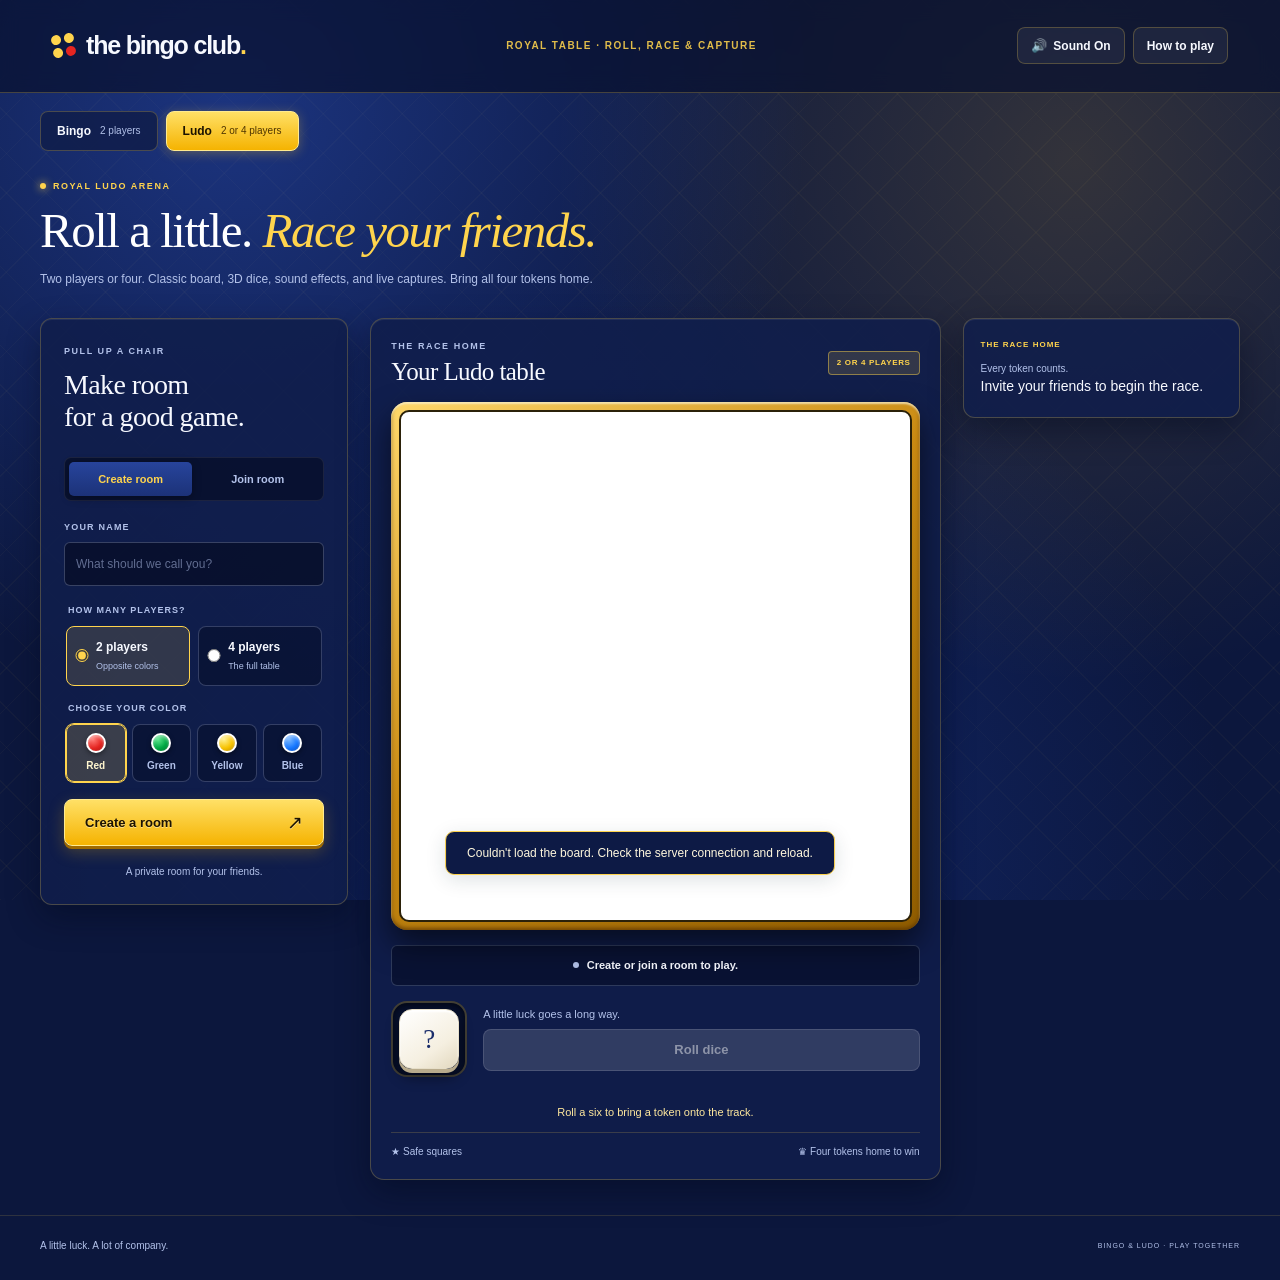
==== commit e5d97d4c: "Add files via upload" ====
--- a/static/ludo.html
+++ b/static/ludo.html
@@ -31,6 +31,16 @@
           <form id="entry-form" role="tabpanel" aria-labelledby="create-tab">
             <label for="player-name">YOUR NAME</label><input id="player-name" name="name" maxlength="18" autocomplete="nickname" placeholder="What should we call you?" required>
             <fieldset class="seat-options" id="seat-options"><legend>HOW MANY PLAYERS?</legend><label><input type="radio" name="player-count" value="2" checked><span>2 players<small>Opposite colors</small></span></label><label><input type="radio" name="player-count" value="4"><span>4 players<small>The full table</small></span></label></fieldset>
+            <fieldset class="color-picker" id="color-picker">
+              <legend>CHOOSE YOUR COLOR</legend>
+              <div class="color-picker-grid">
+                <label class="color-option" id="color-option-auto" hidden><input type="radio" name="player-color" value="auto"><span class="color-swatch auto" aria-hidden="true">✦</span><span>Any</span></label>
+                <label class="color-option"><input type="radio" name="player-color" value="red" checked><span class="color-swatch red" aria-hidden="true"></span><span>Red</span></label>
+                <label class="color-option"><input type="radio" name="player-color" value="green"><span class="color-swatch green" aria-hidden="true"></span><span>Green</span></label>
+                <label class="color-option"><input type="radio" name="player-color" value="yellow"><span class="color-swatch yellow" aria-hidden="true"></span><span>Yellow</span></label>
+                <label class="color-option"><input type="radio" name="player-color" value="blue"><span class="color-swatch blue" aria-hidden="true"></span><span>Blue</span></label>
+              </div>
+            </fieldset>
             <div id="room-code-field" hidden><label for="room-code">ROOM CODE</label><input id="room-code" name="room" placeholder="e.g. ABC234" maxlength="6" minlength="6" pattern="[A-Za-z2-9]{6}" autocomplete="off" autocapitalize="characters" spellcheck="false"></div>
             <p class="form-error" id="form-error" role="alert" hidden></p><button class="button button-primary entry-submit" id="entry-submit" type="submit"><span>Create a room</span><span aria-hidden="true">↗</span></button>
           </form><p class="privacy-note">A private room for your friends.</p>
@@ -39,7 +49,12 @@
           <div class="section-label"><span class="eyebrow muted">YOUR LUDO TABLE</span><span class="round-label" id="round-label">ROUND 01</span></div><h2 id="room-heading">Room for two.</h2>
           <div class="invite-block"><span class="eyebrow muted">INVITE CODE</span><strong id="invite-code">———</strong><button id="copy-code" class="text-button" type="button">Copy code</button></div>
           <button id="copy-link" class="button button-outline full-width" type="button">Copy invite link ↗</button><p class="invite-hint" id="invite-hint"></p>
-          <div class="roster" id="roster"></div><p class="room-notice" id="room-notice" role="status" hidden></p>
+          <div class="roster" id="roster"></div>
+          <div class="room-color-block" id="room-color-block" hidden>
+            <span class="eyebrow muted">SWITCH YOUR COLOR</span>
+            <div class="room-color-grid" id="room-color-grid" role="group" aria-label="Switch your color"></div>
+          </div>
+          <p class="room-notice" id="room-notice" role="status" hidden></p>
           <button class="button button-primary full-width" id="ready-button" type="button">I'm ready ✓</button><p class="ready-note" id="ready-note">The game starts when everyone is ready.</p><button class="text-button leave-button" id="leave-button" type="button">Leave room ↗</button>
         </section>
       </aside>
--- a/static/ludo.css
+++ b/static/ludo.css
@@ -302,6 +302,129 @@
   margin-top: 4px;
 }
 
+/* Color Picker (Lobby & Waiting Room) */
+.color-picker {
+  border: 0;
+  padding: 0;
+  margin-top: 16px;
+  min-width: 0;
+}
+.color-picker legend {
+  font-size: 9px;
+  font-weight: 700;
+  letter-spacing: 1px;
+  margin-bottom: 9px;
+  color: var(--royal-muted);
+}
+.color-picker-grid {
+  display: grid;
+  grid-template-columns: repeat(4, minmax(0, 1fr));
+  gap: 6px;
+}
+.color-picker-grid:has(#color-option-auto:not([hidden])) {
+  grid-template-columns: repeat(5, minmax(0, 1fr));
+}
+.color-option {
+  display: flex;
+  flex-direction: column;
+  align-items: center;
+  justify-content: center;
+  gap: 5px;
+  border: 1px solid rgba(179, 194, 234, 0.25);
+  background: rgba(7, 14, 40, 0.55);
+  border-radius: 8px;
+  padding: 8px 4px;
+  margin: 0;
+  font-size: 10px;
+  font-weight: 700;
+  letter-spacing: 0;
+  color: var(--royal-ink);
+  cursor: pointer;
+  transition: border-color 0.15s, background 0.15s, transform 0.14s;
+}
+.color-option:hover {
+  border-color: rgba(255, 212, 77, 0.65);
+  transform: translateY(-1px);
+}
+.color-option input {
+  position: absolute;
+  opacity: 0;
+  width: 1px;
+  height: 1px;
+  min-height: 0;
+  pointer-events: none;
+}
+.color-option:has(input:checked) {
+  border-color: var(--gold);
+  background: rgba(255, 212, 77, 0.18);
+  box-shadow: 0 0 0 1px var(--gold);
+  color: #fff6cf;
+}
+.color-option:has(input:focus-visible) {
+  outline: 3px solid var(--gold);
+  outline-offset: 2px;
+}
+.color-swatch {
+  width: 20px;
+  height: 20px;
+  border-radius: 50%;
+  border: 2px solid #ffffff;
+  box-shadow: 0 2px 5px rgba(0, 0, 0, 0.4), inset 0 2px 3px rgba(255, 255, 255, 0.5);
+  display: inline-flex;
+  align-items: center;
+  justify-content: center;
+  font-size: 10px;
+}
+.color-swatch.red { background: radial-gradient(circle at 32% 28%, #ff7a75 0%, var(--red) 55%, var(--red-dark) 100%); }
+.color-swatch.green { background: radial-gradient(circle at 32% 28%, #5be68c 0%, var(--green-piece) 55%, var(--green-dark) 100%); }
+.color-swatch.yellow { background: radial-gradient(circle at 32% 28%, #fff08c 0%, var(--yellow) 55%, var(--yellow-dark) 100%); }
+.color-swatch.blue { background: radial-gradient(circle at 32% 28%, #7ab8ff 0%, var(--blue) 55%, var(--blue-dark) 100%); }
+.color-swatch.auto {
+  background: conic-gradient(var(--red), var(--green-piece), var(--yellow), var(--blue), var(--red));
+  color: #ffffff;
+  text-shadow: 0 1px 2px rgba(0, 0, 0, 0.75);
+}
+
+.room-color-block {
+  border-top: 1px solid var(--royal-line);
+  padding-top: 14px;
+  margin-bottom: 16px;
+}
+.room-color-grid {
+  display: grid;
+  grid-template-columns: repeat(4, minmax(0, 1fr));
+  gap: 6px;
+  margin-top: 9px;
+}
+.room-color-btn {
+  display: flex;
+  flex-direction: column;
+  align-items: center;
+  gap: 4px;
+  padding: 7px 3px;
+  border-radius: 8px;
+  border: 1px solid rgba(179, 194, 234, 0.25);
+  background: rgba(7, 14, 40, 0.6);
+  color: var(--royal-ink);
+  font-size: 9px;
+  font-weight: 700;
+  transition: transform 0.14s, border-color 0.15s, background 0.15s;
+}
+.room-color-btn:hover:not(:disabled) {
+  border-color: var(--gold);
+  transform: translateY(-1px);
+}
+.room-color-btn.selected {
+  border-color: var(--gold);
+  background: rgba(255, 212, 77, 0.2);
+  box-shadow: 0 0 0 1px var(--gold);
+  color: #fff6cf;
+}
+.room-color-btn:disabled:not(.selected) {
+  opacity: 0.35;
+  cursor: not-allowed;
+}
+
 /* ===== LUDO KING BOARD FRAME & GRID ===== */
 .ludo-board-panel {
   padding: 20px;
@@ -316,6 +439,17 @@
     0 14px 30px rgba(0, 0, 0, 0.55),
     inset 0 2px 2px rgba(255, 250, 220, 0.7),
     inset 0 -2px 4px rgba(82, 46, 0, 0.7);
+}
+.ludo-board-frame.board-shake {
+  animation: board-shake 0.36s cubic-bezier(0.36, 0.07, 0.19, 0.97);
+}
+@keyframes board-shake {
+  0%, 100% { transform: translate3d(0, 0, 0) rotate(0deg); }
+  15% { transform: translate3d(-5px, -3px, 0) rotate(-0.6deg); }
+  30% { transform: translate3d(5px, 3px, 0) rotate(0.6deg); }
+  45% { transform: translate3d(-4px, 2px, 0) rotate(-0.4deg); }
+  65% { transform: translate3d(3px, -2px, 0) rotate(0.3deg); }
+  82% { transform: translate3d(-2px, 1px, 0) rotate(-0.15deg); }
 }
 .ludo-board {
   display: grid;
@@ -549,6 +683,16 @@
   font-size: clamp(11px, 1.5vw, 22px);
   color: #5e3800;
   box-shadow: 0 2px 6px rgba(0, 0, 0, 0.4);
+  transition: transform 0.25s, box-shadow 0.25s;
+}
+.ludo-center.celebrate span {
+  animation: crown-celebrate 0.7s cubic-bezier(0.22, 1.6, 0.36, 1);
+}
+@keyframes crown-celebrate {
+  0% { transform: scale(1) rotate(0deg); box-shadow: 0 2px 6px rgba(0, 0, 0, 0.4); }
+  45% { transform: scale(1.45) rotate(-12deg); box-shadow: 0 0 26px #ffe066, 0 0 42px rgba(255, 212, 77, 0.9); }
+  75% { transform: scale(1.18) rotate(8deg); }
+  100% { transform: scale(1) rotate(0deg); box-shadow: 0 2px 6px rgba(0, 0, 0, 0.4); }
 }
 
 /* ===== 3D PAWN TOKENS ===== */
@@ -626,7 +770,28 @@
   z-index: 7;
 }
 .ludo-token.spawning {
-  animation: token-spawn 0.36s cubic-bezier(0.22, 1.6, 0.36, 1);
+  animation: token-spawn 0.38s cubic-bezier(0.22, 1.6, 0.36, 1);
+}
+.ludo-token.attacker-slam {
+  animation: attacker-slam 0.44s cubic-bezier(0.22, 1.6, 0.36, 1);
+  z-index: 9;
+}
+.ludo-token.victim-retreat {
+  transition: left 0.56s cubic-bezier(0.22, 1.15, 0.36, 1), top 0.56s cubic-bezier(0.22, 1.15, 0.36, 1), transform 0.56s ease !important;
+  animation: victim-spin 0.56s ease-out;
+  z-index: 8;
+}
+@keyframes attacker-slam {
+  0% { transform: translate(-50%, -50%) scale(1); }
+  35% { transform: translate(-50%, -82%) scale(1.48); box-shadow: 0 0 22px var(--gold), 0 8px 16px rgba(0, 0, 0, 0.65); }
+  65% { transform: translate(-50%, -46%) scale(0.92); }
+  100% { transform: translate(-50%, -50%) scale(1); }
+}
+@keyframes victim-spin {
+  0% { transform: translate(-50%, -50%) scale(1.3) rotate(0deg); filter: brightness(2); }
+  35% { transform: translate(-50%, -85%) scale(0.75) rotate(220deg); opacity: 0.9; }
+  80% { transform: translate(-50%, -65%) scale(0.85) rotate(540deg); opacity: 0.95; }
+  100% { transform: translate(-50%, -50%) scale(1) rotate(720deg); filter: brightness(1); opacity: 1; }
 }
 .ludo-token.home {
   border-color: var(--gold);
@@ -663,19 +828,75 @@
   height: 14%;
   border-radius: 50%;
   border: 3px solid var(--gold);
-  transform: translate(-50%, -50%) scale(0.3);
-  animation: fx-ring-expand 0.55s ease-out forwards;
+  transform: translate(-50%, -50%) scale(0.25);
+  animation: fx-ring-expand 0.58s ease-out forwards;
 }
 .fx-ring.capture {
   border-color: #ff4742;
-  background: radial-gradient(circle, rgba(255, 71, 66, 0.45), transparent 70%);
+  background: radial-gradient(circle, rgba(255, 80, 60, 0.55), transparent 70%);
+}
+.fx-ring.capture-outer {
+  border-color: var(--gold);
+  border-width: 2.5px;
+  animation-duration: 0.72s;
+  animation-delay: 0.06s;
+}
+.fx-ring.safe {
+  border-color: #ffd44d;
+  background: radial-gradient(circle, rgba(255, 224, 102, 0.45), transparent 72%);
+}
+.fx-ring.spawn {
+  border-color: #ffffff;
+  background: radial-gradient(circle, rgba(255, 255, 255, 0.5), transparent 70%);
 }
 .fx-ring.home {
   border-color: var(--gold);
-  background: radial-gradient(circle, rgba(255, 224, 102, 0.55), transparent 70%);
+  background: radial-gradient(circle, rgba(255, 224, 102, 0.65), transparent 70%);
 }
 @keyframes fx-ring-expand {
-  to { transform: translate(-50%, -50%) scale(1.9); opacity: 0; }
+  to { transform: translate(-50%, -50%) scale(2.25); opacity: 0; }
+}
+.fx-spark {
+  position: absolute;
+  width: 8px;
+  height: 8px;
+  border-radius: 50%;
+  transform: translate(-50%, -50%);
+  box-shadow: 0 0 8px currentColor;
+  animation: fx-spark-fly 0.68s cubic-bezier(0.16, 0.88, 0.32, 1) forwards;
+}
+.fx-spark.star {
+  width: 10px;
+  height: 10px;
+  border-radius: 2px;
+  transform: translate(-50%, -50%) rotate(45deg);
+}
+@keyframes fx-spark-fly {
+  0% {
+    transform: translate(-50%, -50%) scale(1.25);
+    opacity: 1;
+  }
+  75% {
+    opacity: 0.95;
+  }
+  100% {
+    transform: translate(calc(-50% + var(--dx)), calc(-50% + var(--dy))) scale(0.15) rotate(260deg);
+    opacity: 0;
+  }
+}
+.fx-flash {
+  position: absolute;
+  width: 16%;
+  height: 16%;
+  border-radius: 50%;
+  background: radial-gradient(circle, #ffffff 0%, #ffe066 40%, rgba(255, 71, 66, 0) 75%);
+  transform: translate(-50%, -50%) scale(0.4);
+  animation: fx-flash-pop 0.36s ease-out forwards;
+}
+@keyframes fx-flash-pop {
+  0% { transform: translate(-50%, -50%) scale(0.35); opacity: 1; }
+  40% { transform: translate(-50%, -50%) scale(1.75); opacity: 0.95; }
+  100% { transform: translate(-50%, -50%) scale(2.1); opacity: 0; }
 }
 .board-callout {
   position: absolute;
@@ -1131,11 +1352,17 @@
   .ludo-yard.active-turn,
   .ludo-token.movable,
   .ludo-token.movable::after,
+  .ludo-token.attacker-slam,
+  .ludo-token.victim-retreat,
+  .ludo-board-frame.board-shake,
+  .ludo-center.celebrate span,
   .dice.roll-ready,
   .dice.rolling,
   .dice.settled,
   .board-callout,
-  .fx-ring {
+  .fx-ring,
+  .fx-spark,
+  .fx-flash {
     animation: none !important;
   }
 }
